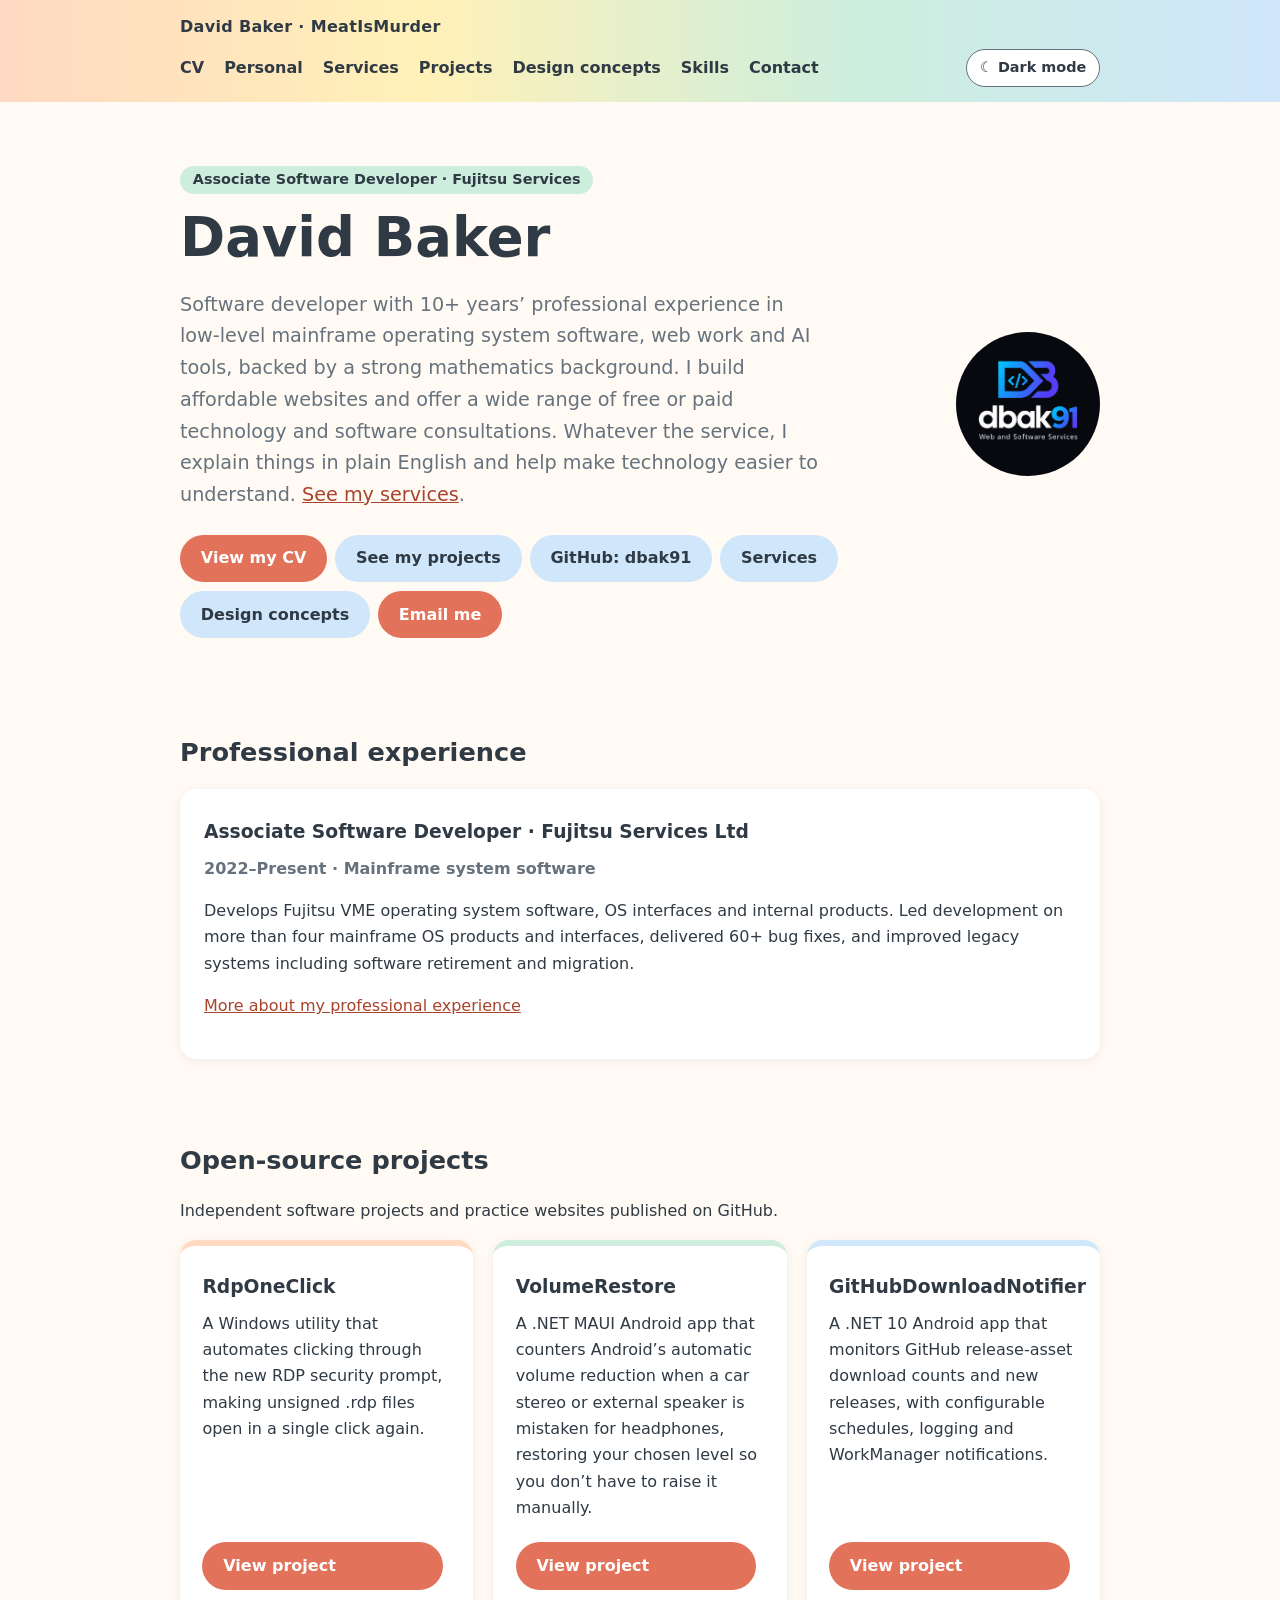
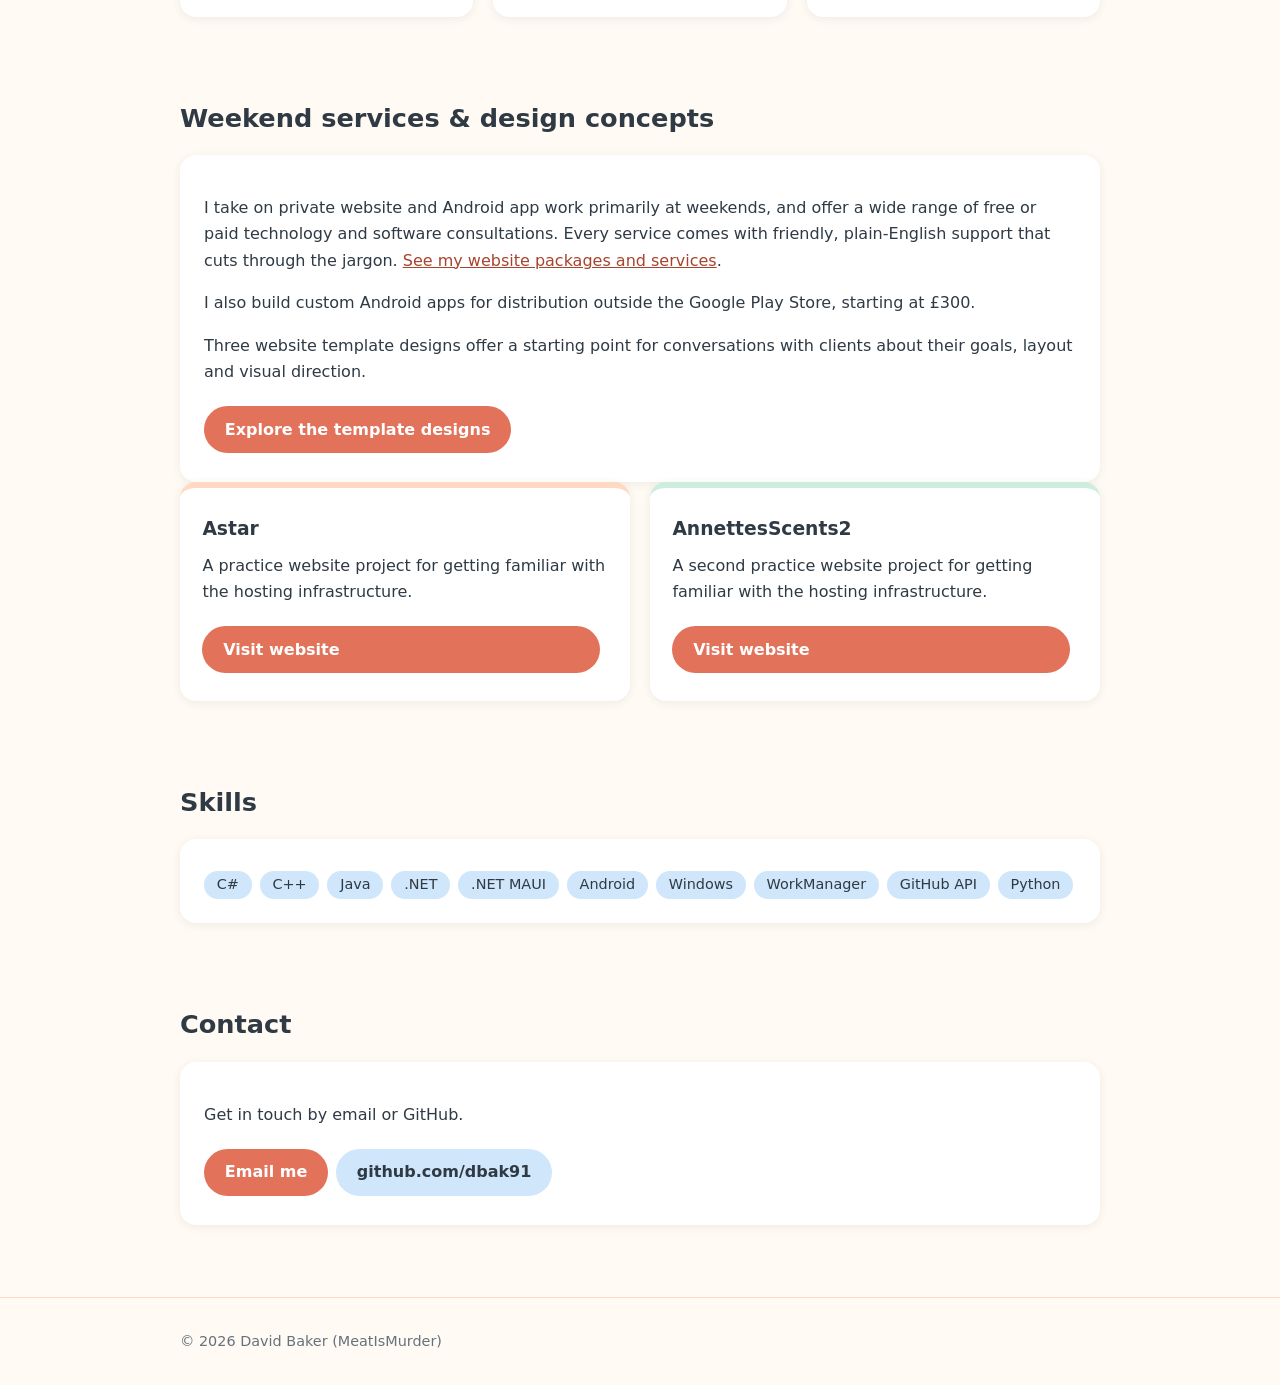
==== index.html @ fbed2605 "Describe consultations and jargon-free service Co-authored-by: dbak91 <203325823+dbak91@users.norepl" ====
<!DOCTYPE html>
<html lang="en-GB">
<head>
<meta charset="utf-8">
<meta name="viewport" content="width=device-width,initial-scale=1">
<title>David Baker (MeatIsMurder) · Software Developer</title>
<meta name="description" content="Portfolio of David Baker, software developer offering websites, Android apps and free or paid technology and software consultations with jargon-free support.">
<meta property="og:type" content="website">
<meta property="og:title" content="David Baker · Software Developer">
<meta property="og:description" content="Small-business website services and custom Android app services, backed by 10+ years’ professional software experience.">
<meta property="og:url" content="https://dbak91.github.io/portfolio/">
<meta property="og:image" content="https://raw.githubusercontent.com/dbak91/portfolio/main/images/social-preview-square.png">
<meta property="og:image:width" content="1200">
<meta property="og:image:height" content="1200">
<meta property="og:image:alt" content="David Baker offering website services and sideloaded Android apps">
<meta name="twitter:card" content="summary_large_image">
<script>try{var requestedTheme=new URLSearchParams(location.search).get('theme');var savedTheme=localStorage.getItem('theme');var theme=requestedTheme==='dark'||requestedTheme==='light'?requestedTheme:savedTheme;if(theme==='dark'||theme==='light')document.documentElement.dataset.theme=theme;}catch(e){}</script>
<link rel="stylesheet" href="assets/style.css">
</head>
<body>
<a class="skip" href="#main">Skip to content</a>
<header class="site"><div class="wrap">
<a class="brand" href="index.html">David Baker · MeatIsMurder</a>
<nav aria-label="Main"><ul>
<li><a href="cv.html">CV</a></li>
<li><a href="personal.html">Personal</a></li>
<li><a href="services.html">Services</a></li>
<li><a href="index.html#projects">Projects</a></li>
<li><a href="index.html#services">Design concepts</a></li>
<li><a href="index.html#skills">Skills</a></li>
<li><a href="index.html#contact">Contact</a></li>
</ul></nav>
<button class="theme-toggle" type="button" aria-pressed="false">☾ <span>Dark mode</span></button>
</div></header>
<main id="main"><div class="wrap">
<section class="hero"><div class="hero-copy"><span class="handle">Associate Software Developer · Fujitsu Services</span>
<h1>David Baker</h1>
<p class="lead">Software developer with 10+ years’ professional experience in low-level mainframe operating system software, web work and AI tools, backed by a strong mathematics background. I build affordable websites and offer a wide range of free or paid technology and software consultations. Whatever the service, I explain things in plain English and help make technology easier to understand. <a href="services.html">See my services</a>.</p>
<a class="btn" href="cv.html">View my CV</a><a class="btn alt" href="#projects">See my projects</a><a class="btn alt" href="https://github.com/dbak91">GitHub: dbak91</a><a class="btn alt" href="services.html">Services</a><a class="btn alt" href="#services">Design concepts</a><a class="btn" href="mailto:dbaker.softdev@gmail.com">Email me</a></div>
<img class="hero-logo" src="logo.png" alt="David Baker logo" width="1254" height="1254"></section>
<section id="experience"><h2>Professional experience</h2><div class="panel">
<h3>Associate Software Developer · Fujitsu Services Ltd</h3>
<p class="cv-meta">2022–Present · Mainframe system software</p>
<p>Develops Fujitsu VME operating system software, OS interfaces and internal products. Led development on more than four mainframe OS products and interfaces, delivered 60+ bug fixes, and improved legacy systems including software retirement and migration.</p>
<p><a href="cv.html">More about my professional experience</a></p>
</div></section>
<section id="projects"><h2>Open-source projects</h2>
<p>Independent software projects and practice websites published on GitHub.</p>
<div class="cards">
<article class="card"><h3>RdpOneClick</h3><p>A Windows utility that automates clicking through the new RDP security prompt, making unsigned .rdp files open in a single click again.</p><a class="btn" href="projects/rdponeclick.html">View project</a></article>
<article class="card"><h3>VolumeRestore</h3><p>A .NET MAUI Android app that counters Android’s automatic volume reduction when a car stereo or external speaker is mistaken for headphones, restoring your chosen level so you don’t have to raise it manually.</p><a class="btn" href="projects/volumerestore.html">View project</a></article>
<article class="card"><h3>GitHubDownloadNotifier</h3><p>A .NET 10 Android app that monitors GitHub release-asset download counts and new releases, with configurable schedules, logging and WorkManager notifications.</p><a class="btn" href="projects/githubdownloadnotifier.html">View project</a></article>
</div></section>
<section id="services"><h2>Weekend services &amp; design concepts</h2><div class="panel">
<p>I take on private website and Android app work primarily at weekends, and offer a wide range of free or paid technology and software consultations. Every service comes with friendly, plain-English support that cuts through the jargon. <a href="services.html">See my website packages and services</a>.</p>
<p>I also build custom Android apps for distribution outside the Google Play Store, starting at £300.</p>
<p>Three website template designs offer a starting point for conversations with clients about their goals, layout and visual direction.</p>
<a class="btn" href="https://dbak91.github.io/templateSites/">Explore the template designs</a>
</div><div class="cards">
<article class="card"><h3>Astar</h3><p>A practice website project for getting familiar with the hosting infrastructure.</p><a class="btn" href="https://dbak91.github.io/Astar/">Visit website</a></article>
<article class="card"><h3>AnnettesScents2</h3><p>A second practice website project for getting familiar with the hosting infrastructure.</p><a class="btn" href="https://dbak91.github.io/AnnettesScents2/">Visit website</a></article>
</div></section>
<section id="skills"><h2>Skills</h2><div class="panel"><ul class="tags">
<li>C#</li><li>C++</li><li>Java</li><li>.NET</li><li>.NET MAUI</li><li>Android</li><li>Windows</li><li>WorkManager</li><li>GitHub API</li><li>Python</li>
</ul></div></section>
<section id="contact"><h2>Contact</h2><div class="panel"><p>Get in touch by email or GitHub.</p>
<a class="btn" href="mailto:dbaker.softdev@gmail.com">Email me</a><a class="btn alt" href="https://github.com/dbak91">github.com/dbak91</a></div></section>
</div></main>
<footer><div class="wrap">&copy; <span id="year">2026</span> David Baker (MeatIsMurder)</div></footer>
<script src="assets/main.js"></script>
</body>
</html>
---- assets/style.css ----
:root{color-scheme:light;--bg:#fffaf3;--surface:#fff;--ink:#2f3a44;--muted:#66727d;--peach:#ffd9c2;--mint:#cdeedd;--sky:#cfe6fb;--lemon:#fff1b8;--accent:#e2735a;--accent-dark:#a8432c;--accent-text:#fff;--alt-bg:#cfe6fb;--alt-hover:#b5d6f5;--tag-bg:#cfe6fb;--header-start:#ffd9c2;--header-middle:#fff1b8;--header-mint:#cdeedd;--header-end:#cfe6fb;--border:#ffd9c2;--shadow:rgba(47,58,68,.08);--radius:16px}
:root[data-theme="dark"]{color-scheme:dark;--bg:#151a22;--surface:#202833;--ink:#edf2f7;--muted:#b2bfcc;--peach:#614437;--mint:#294c43;--sky:#2e465d;--lemon:#594f31;--accent:#e88b73;--accent-dark:#ffad91;--accent-text:#211a18;--alt-bg:#344c62;--alt-hover:#405d77;--tag-bg:#344c62;--header-start:#533e39;--header-middle:#514a34;--header-mint:#2b493f;--header-end:#30485c;--border:#3a4653;--shadow:rgba(0,0,0,.24)}
*{box-sizing:border-box}
html{scroll-behavior:smooth}
body{margin:0;background:var(--bg);color:var(--ink);font:1rem/1.65 system-ui,-apple-system,"Segoe UI",Roboto,sans-serif}
a{color:var(--accent-dark)}
a:focus-visible,button:focus-visible{outline:3px solid #4a90d9;outline-offset:2px}
.skip{position:absolute;left:-999px;top:0;background:var(--ink);color:#fff;padding:.5rem 1rem;z-index:10}
.skip:focus{left:0}
.wrap{max-width:60rem;margin:0 auto;padding:0 1.25rem}
header.site{background:linear-gradient(90deg,var(--header-start),var(--header-middle),var(--header-mint),var(--header-end))}
header.site .wrap{display:flex;flex-wrap:wrap;gap:.5rem 1.5rem;align-items:center;padding:.9rem 1.25rem}
.brand{font-weight:700;text-decoration:none;color:var(--ink);letter-spacing:.02em}
nav ul{list-style:none;margin:0;padding:0;display:flex;flex-wrap:wrap;gap:.25rem 1.25rem}
nav a{color:var(--ink);text-decoration:none;font-weight:600;padding:.2rem 0;border-bottom:2px solid transparent}
nav a:hover,nav a[aria-current]{border-bottom-color:var(--ink)}
.theme-toggle{margin-left:auto;flex:none;border:1px solid var(--muted);border-radius:99px;background:var(--surface);color:var(--ink);font:inherit;font-size:.9rem;font-weight:600;padding:.4rem .8rem;cursor:pointer}
.theme-toggle:hover{border-color:var(--ink)}
.hero{display:grid;grid-template-columns:1fr 9rem;gap:2rem;align-items:center;padding:4rem 0 3rem}
.hero-logo{display:block;width:9rem;height:9rem;aspect-ratio:1;object-fit:contain;border-radius:50%;justify-self:end}
.hero .handle{display:inline-block;background:var(--mint);padding:.15rem .8rem;border-radius:99px;font-weight:600;font-size:.9rem}
.cv-intro{display:grid;grid-template-columns:12rem 1fr;gap:2rem;align-items:center;padding:3rem 0 1rem}
.cv-logo{display:block;width:12rem;height:12rem;aspect-ratio:1;object-fit:contain;border-radius:50%}
.cv-list{display:grid;gap:1rem}
.cv-entry h3{margin-top:0}
.cv-meta{color:var(--muted);font-weight:600;margin:.25rem 0 .75rem}
h1{font-size:clamp(2.2rem,6vw,3.4rem);line-height:1.15;margin:.8rem 0 .4rem}
h2{font-size:1.6rem;margin:0 0 1rem}
h3{margin:.2rem 0 .5rem}
.lead{font-size:1.2rem;color:var(--muted);max-width:40rem}
section{padding:2.5rem 0}
.btn{display:inline-block;background:var(--accent);color:var(--accent-text);font-weight:700;text-decoration:none;padding:.65rem 1.3rem;border-radius:99px;margin:.3rem .5rem .3rem 0}
.btn:hover{background:var(--accent-dark)}
.btn.alt{background:var(--alt-bg);color:var(--ink)}
.btn.alt:hover{background:var(--alt-hover)}
.tags{list-style:none;margin:.5rem 0 0;padding:0;display:flex;flex-wrap:wrap;gap:.5rem}
.tags li{background:var(--tag-bg);border-radius:99px;padding:.15rem .8rem;font-size:.9rem}
.cards{display:grid;gap:1.25rem;grid-template-columns:repeat(auto-fit,minmax(15rem,1fr))}
.card{background:var(--surface);border-radius:var(--radius);padding:1.4rem;border-top:6px solid var(--peach);box-shadow:0 2px 10px var(--shadow);display:flex;flex-direction:column}
.dog-photo{width:100%;height:16rem;object-fit:cover;border-radius:12px;margin-bottom:1rem}
.card:nth-child(2){border-top-color:var(--mint)}
.card:nth-child(3){border-top-color:var(--sky)}
.card p{flex:1;margin:0 0 1rem}
.panel{background:var(--surface);border-radius:var(--radius);padding:1.5rem;box-shadow:0 2px 10px var(--shadow)}
.shots{display:grid;gap:1rem;grid-template-columns:repeat(auto-fit,minmax(10rem,1fr));margin:0;padding:0;list-style:none}
.shots figure{margin:0}
.shots{grid-template-columns:repeat(auto-fit,minmax(10rem,16rem))}
.shots img{max-width:100%;height:auto;border-radius:12px;display:block}
.ph{aspect-ratio:3/4;border-radius:12px;background:linear-gradient(135deg,var(--peach),var(--lemon),var(--mint));display:flex;align-items:center;justify-content:center;text-align:center;padding:1rem;color:var(--muted);font-weight:600}
.back{display:inline-block;margin-top:1.5rem}
.crumbs{margin:1.5rem 0 0;font-size:.95rem}
ul.feat{padding-left:1.2rem}
ul.feat li{margin:.3rem 0}
footer{padding:2rem 0;color:var(--muted);font-size:.9rem;border-top:1px solid var(--border);margin-top:2rem}
@media (max-width:40rem){.hero{grid-template-columns:1fr;gap:1rem;padding-top:2.5rem}.hero-logo{width:7rem;height:7rem;justify-self:start;grid-row:1}.cv-intro{grid-template-columns:1fr;gap:1.5rem}.cv-logo{width:min(12rem,60vw);height:min(12rem,60vw);margin:auto}}
@media (prefers-reduced-motion:reduce){html{scroll-behavior:auto}}
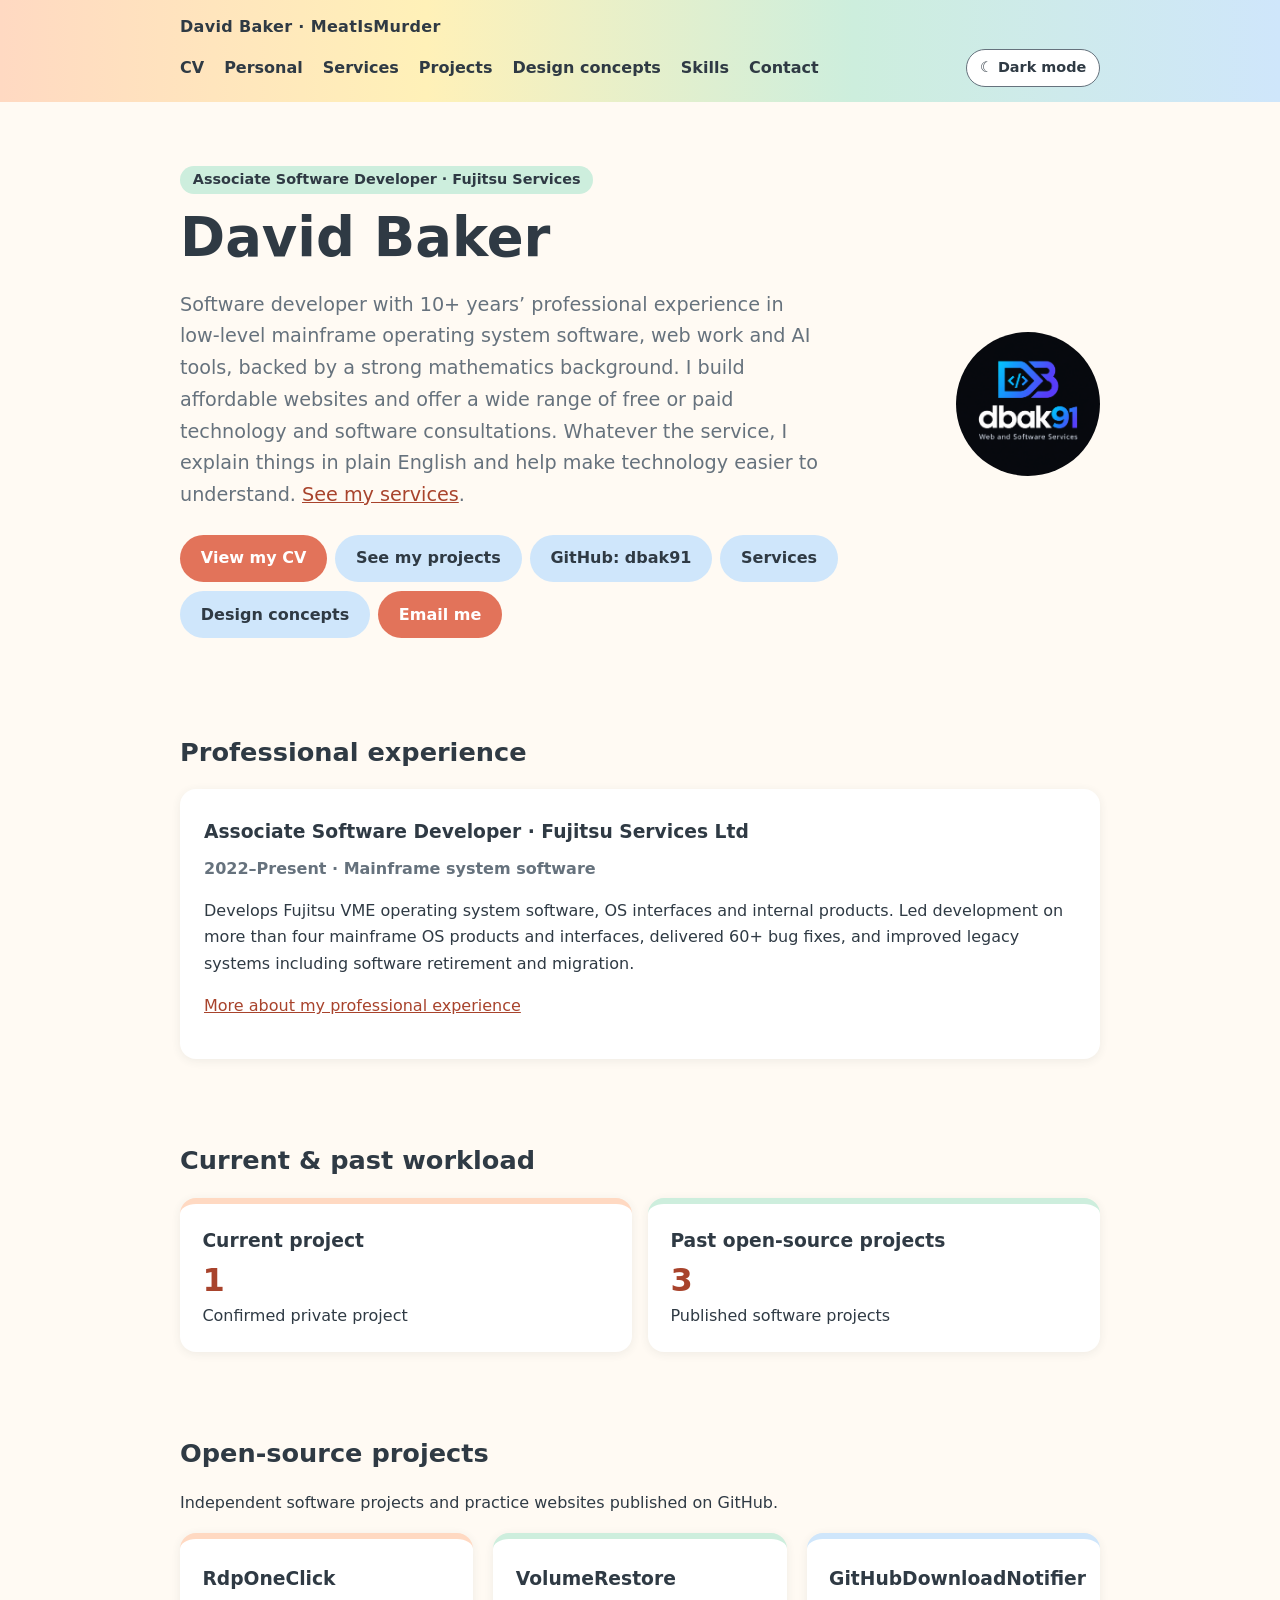
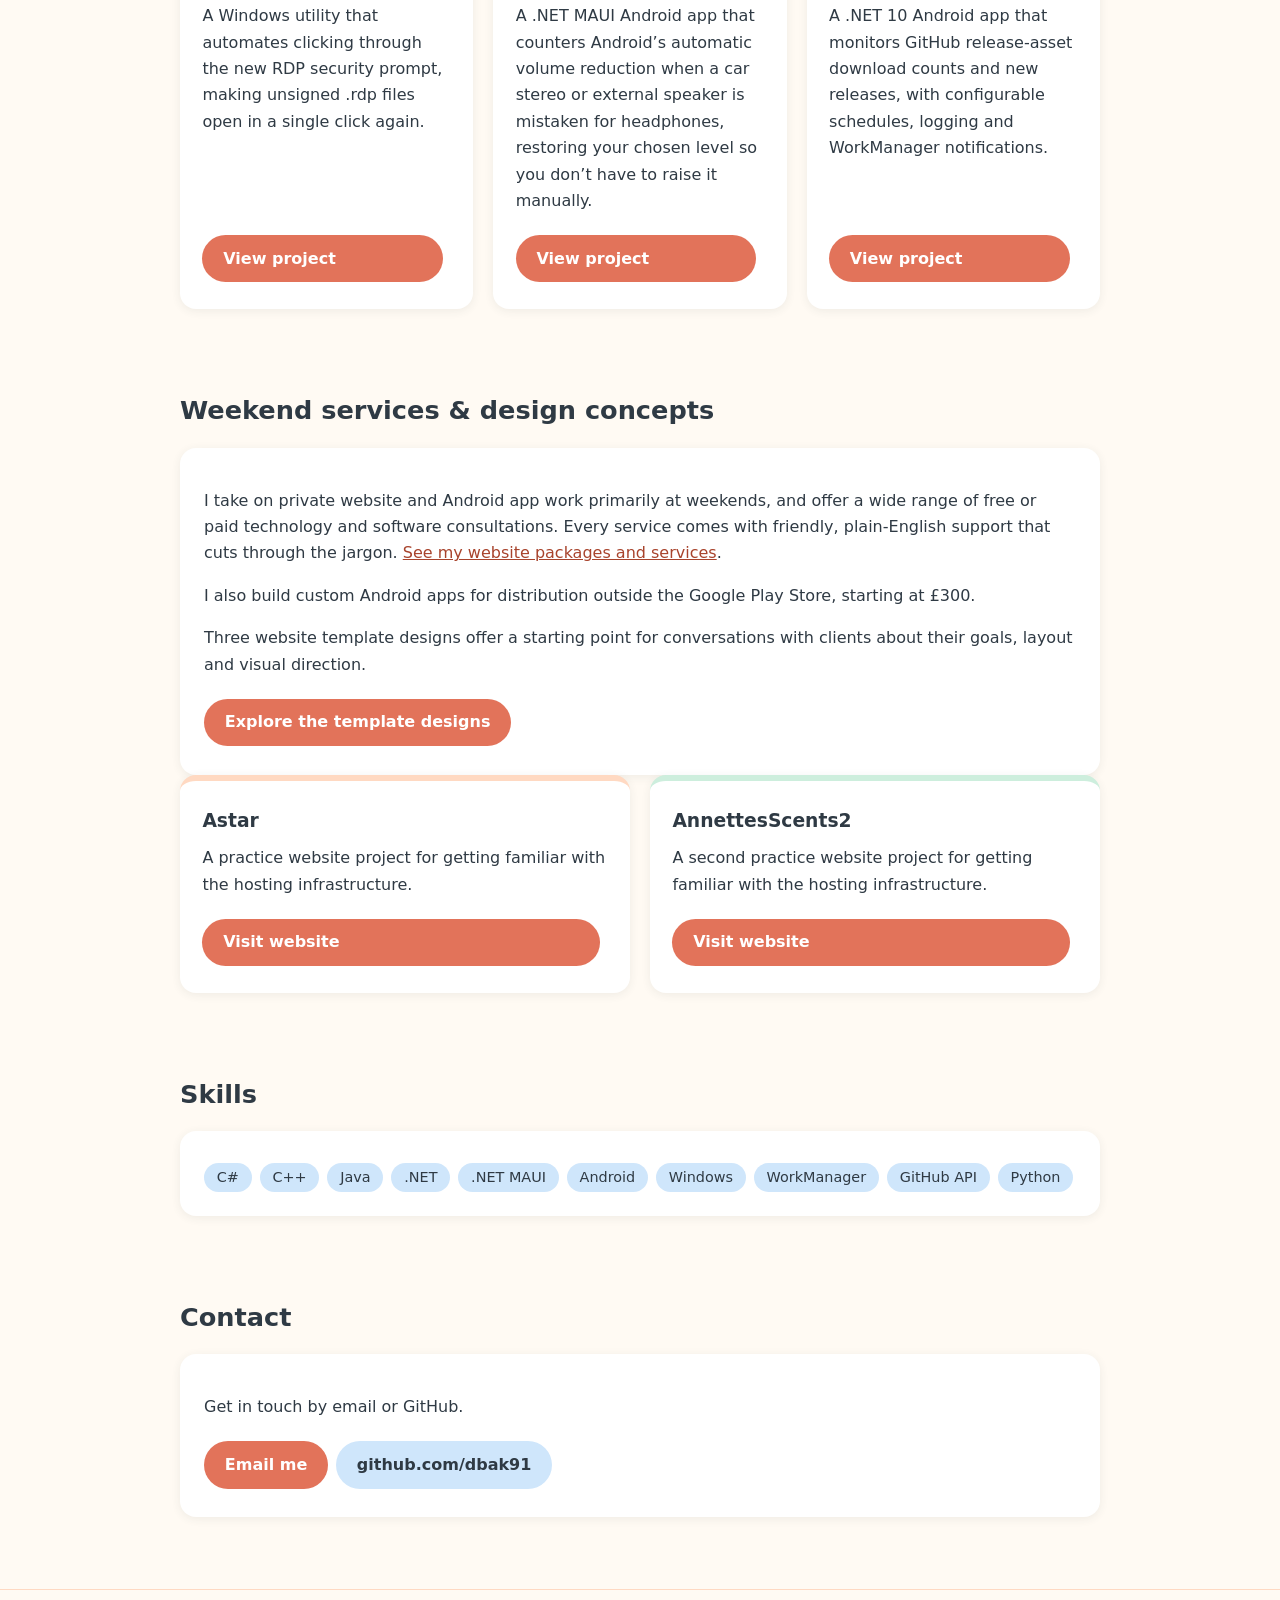
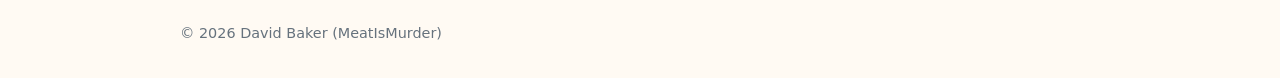
==== commit 50ced76c: "Add compact workload highlights Co-authored-by: dbak91 <203325823+dbak91@users.noreply.github.com>" ====
--- a/index.html
+++ b/index.html
@@ -44,6 +44,11 @@
 <p>Develops Fujitsu VME operating system software, OS interfaces and internal products. Led development on more than four mainframe OS products and interfaces, delivered 60+ bug fixes, and improved legacy systems including software retirement and migration.</p>
 <p><a href="cv.html">More about my professional experience</a></p>
 </div></section>
+<section id="workload"><h2>Current &amp; past workload</h2>
+<div class="workload-highlights">
+<article class="card workload-highlight"><h3>Current project</h3><a class="workload-count" href="services.html#project-list" aria-label="1 current project; view the project list">1</a><p>Confirmed private project</p></article>
+<article class="card workload-highlight"><h3>Past open-source projects</h3><a class="workload-count" href="#projects" aria-label="3 past open-source projects; view the project list">3</a><p>Published software projects</p></article>
+</div></section>
 <section id="projects"><h2>Open-source projects</h2>
 <p>Independent software projects and practice websites published on GitHub.</p>
 <div class="cards">
--- a/assets/style.css
+++ b/assets/style.css
@@ -42,6 +42,17 @@
 .card:nth-child(3){border-top-color:var(--sky)}
 .card p{flex:1;margin:0 0 1rem}
 .panel{background:var(--surface);border-radius:var(--radius);padding:1.5rem;box-shadow:0 2px 10px var(--shadow)}
+.workload-summary{padding:1rem 0 0}
+.workload-summary h2{font-size:1.25rem;margin-bottom:.5rem}
+.workload-summary .panel{padding:1rem 1.25rem}
+.workload-summary h3{margin:.65rem 0 .25rem}
+.workload-summary p{margin:.25rem 0}
+.workload-stats{list-style:none;display:flex;flex-wrap:wrap;gap:.25rem 1.5rem;margin:0;padding:0;font-size:.95rem}
+.workload-highlights{display:grid;gap:1rem;grid-template-columns:repeat(auto-fit,minmax(12rem,1fr))}
+.workload-highlight{align-items:flex-start}
+.workload-highlight h3{margin:0 0 .25rem}
+.workload-highlight p{margin:.25rem 0 0}
+.workload-count{font-size:2rem;font-weight:700;line-height:1.2;text-decoration:none}
 .shots{display:grid;gap:1rem;grid-template-columns:repeat(auto-fit,minmax(10rem,1fr));margin:0;padding:0;list-style:none}
 .shots figure{margin:0}
 .shots{grid-template-columns:repeat(auto-fit,minmax(10rem,16rem))}
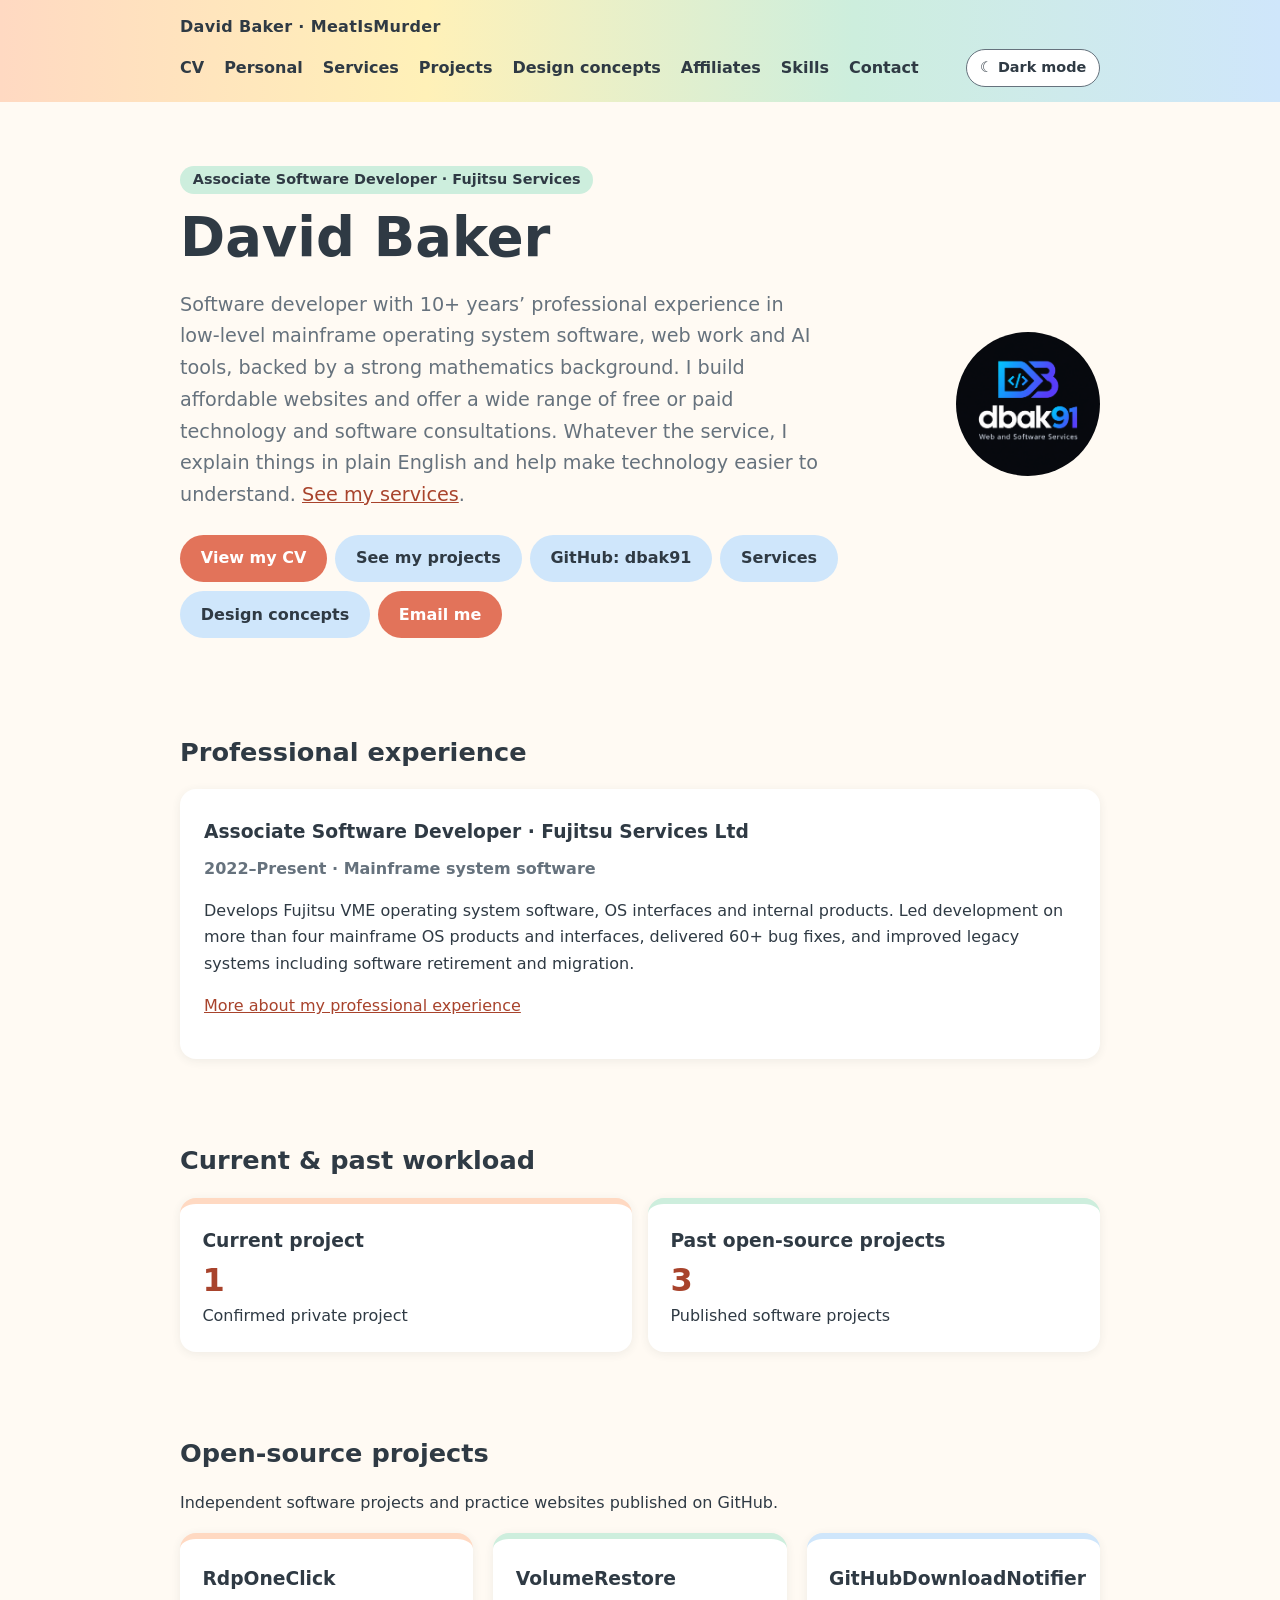
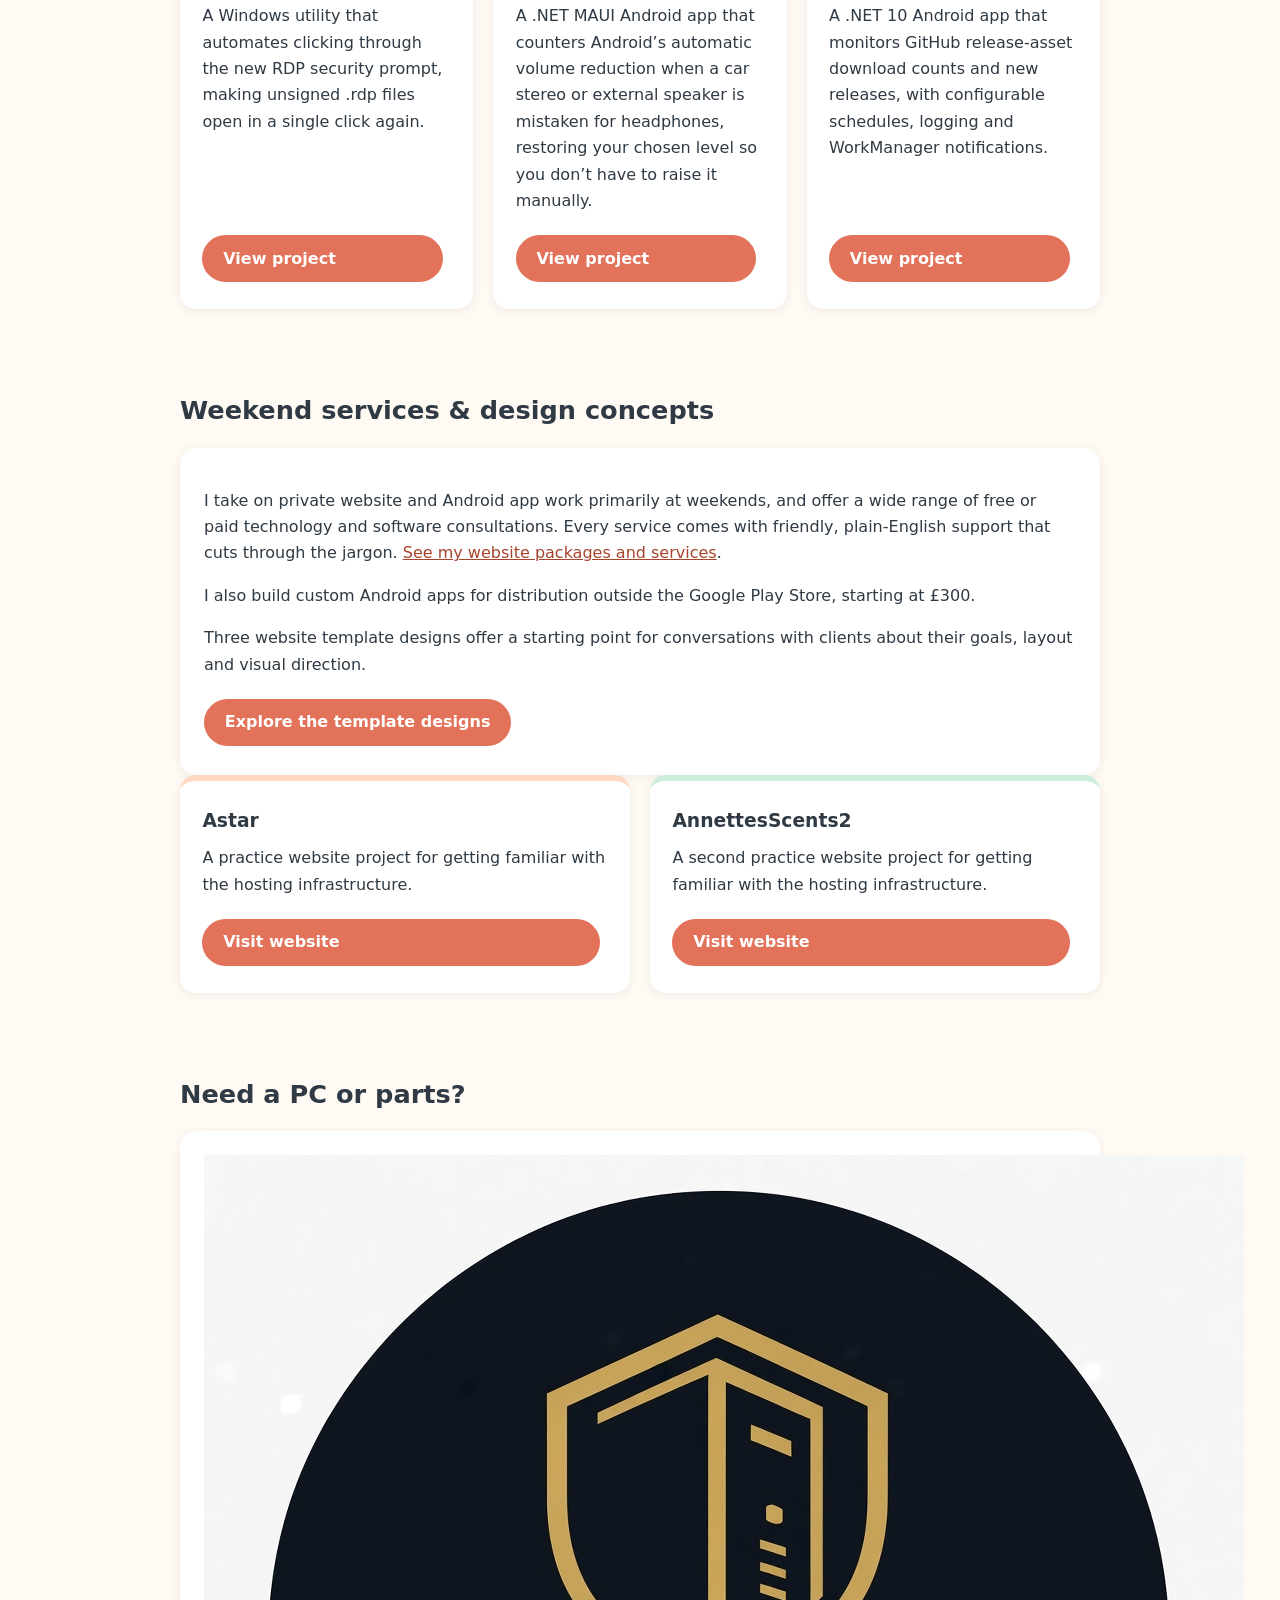
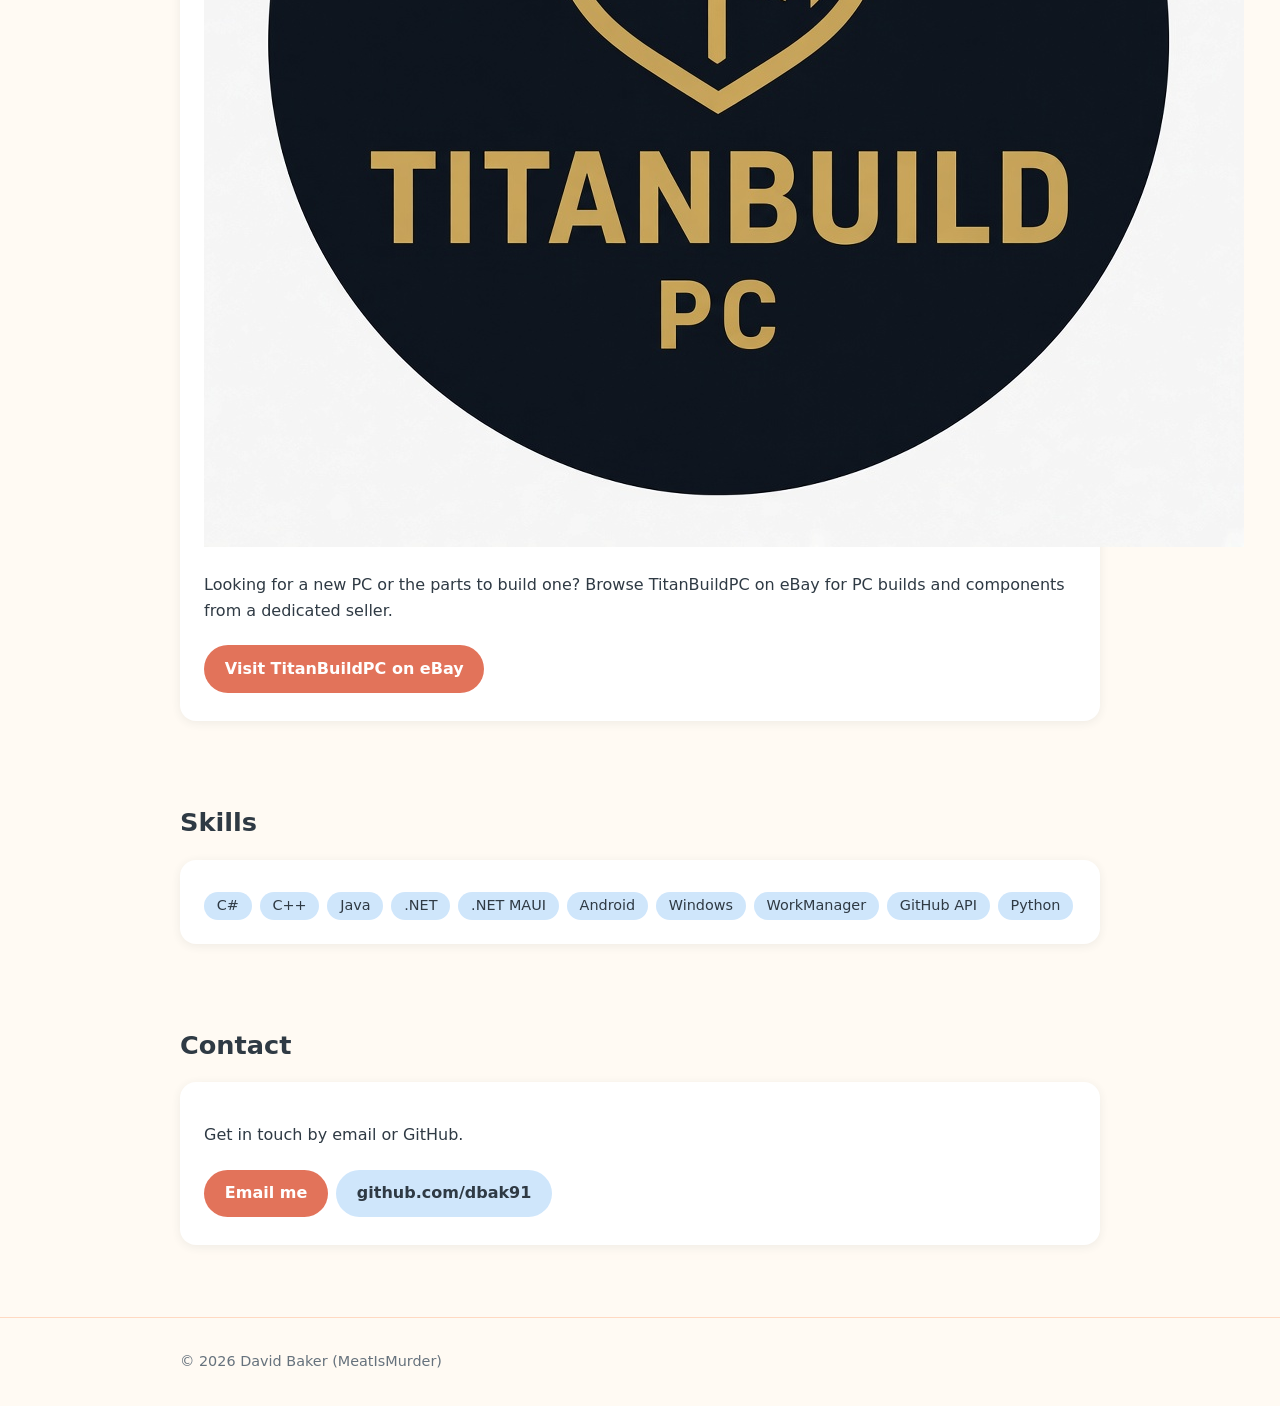
==== commit 050c91b3: "Add TitanBuildPC affiliate section Co-authored-by: dbak91 <203325823+dbak91@users.noreply.github.com" ====
--- a/index.html
+++ b/index.html
@@ -27,6 +27,7 @@
 <li><a href="services.html">Services</a></li>
 <li><a href="index.html#projects">Projects</a></li>
 <li><a href="index.html#services">Design concepts</a></li>
+<li><a href="index.html#affiliates">Affiliates</a></li>
 <li><a href="index.html#skills">Skills</a></li>
 <li><a href="index.html#contact">Contact</a></li>
 </ul></nav>
@@ -65,6 +66,11 @@
 <article class="card"><h3>Astar</h3><p>A practice website project for getting familiar with the hosting infrastructure.</p><a class="btn" href="https://dbak91.github.io/Astar/">Visit website</a></article>
 <article class="card"><h3>AnnettesScents2</h3><p>A second practice website project for getting familiar with the hosting infrastructure.</p><a class="btn" href="https://dbak91.github.io/AnnettesScents2/">Visit website</a></article>
 </div></section>
+<section id="affiliates"><h2>Need a PC or parts?</h2><div class="panel affiliate-panel">
+<img class="affiliate-logo" src="titanlogo.jpg" alt="TitanBuildPC logo">
+<div><p>Looking for a new PC or the parts to build one? Browse TitanBuildPC on eBay for PC builds and components from a dedicated seller.</p>
+<a class="btn" href="https://www.ebay.co.uk/usr/titanbuildpc">Visit TitanBuildPC on eBay</a></div>
+</div></section>
 <section id="skills"><h2>Skills</h2><div class="panel"><ul class="tags">
 <li>C#</li><li>C++</li><li>Java</li><li>.NET</li><li>.NET MAUI</li><li>Android</li><li>Windows</li><li>WorkManager</li><li>GitHub API</li><li>Python</li>
 </ul></div></section>
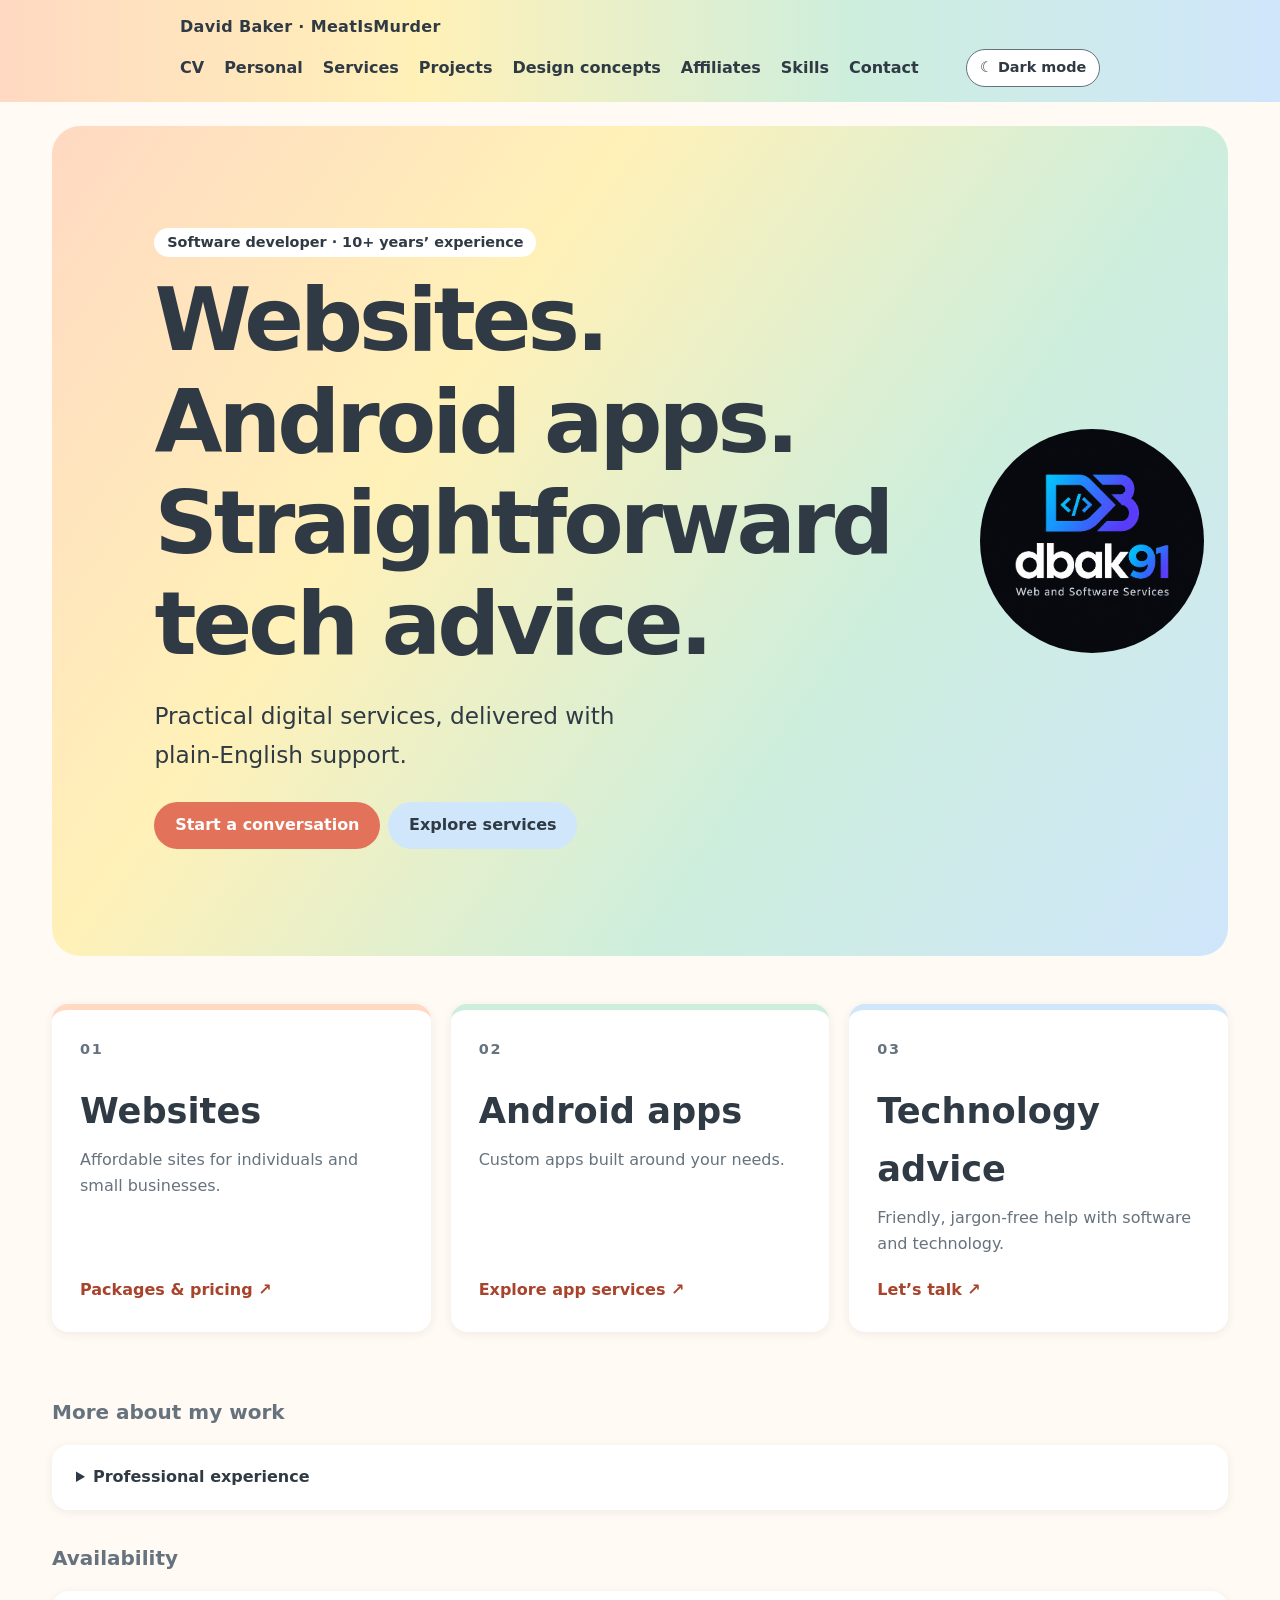
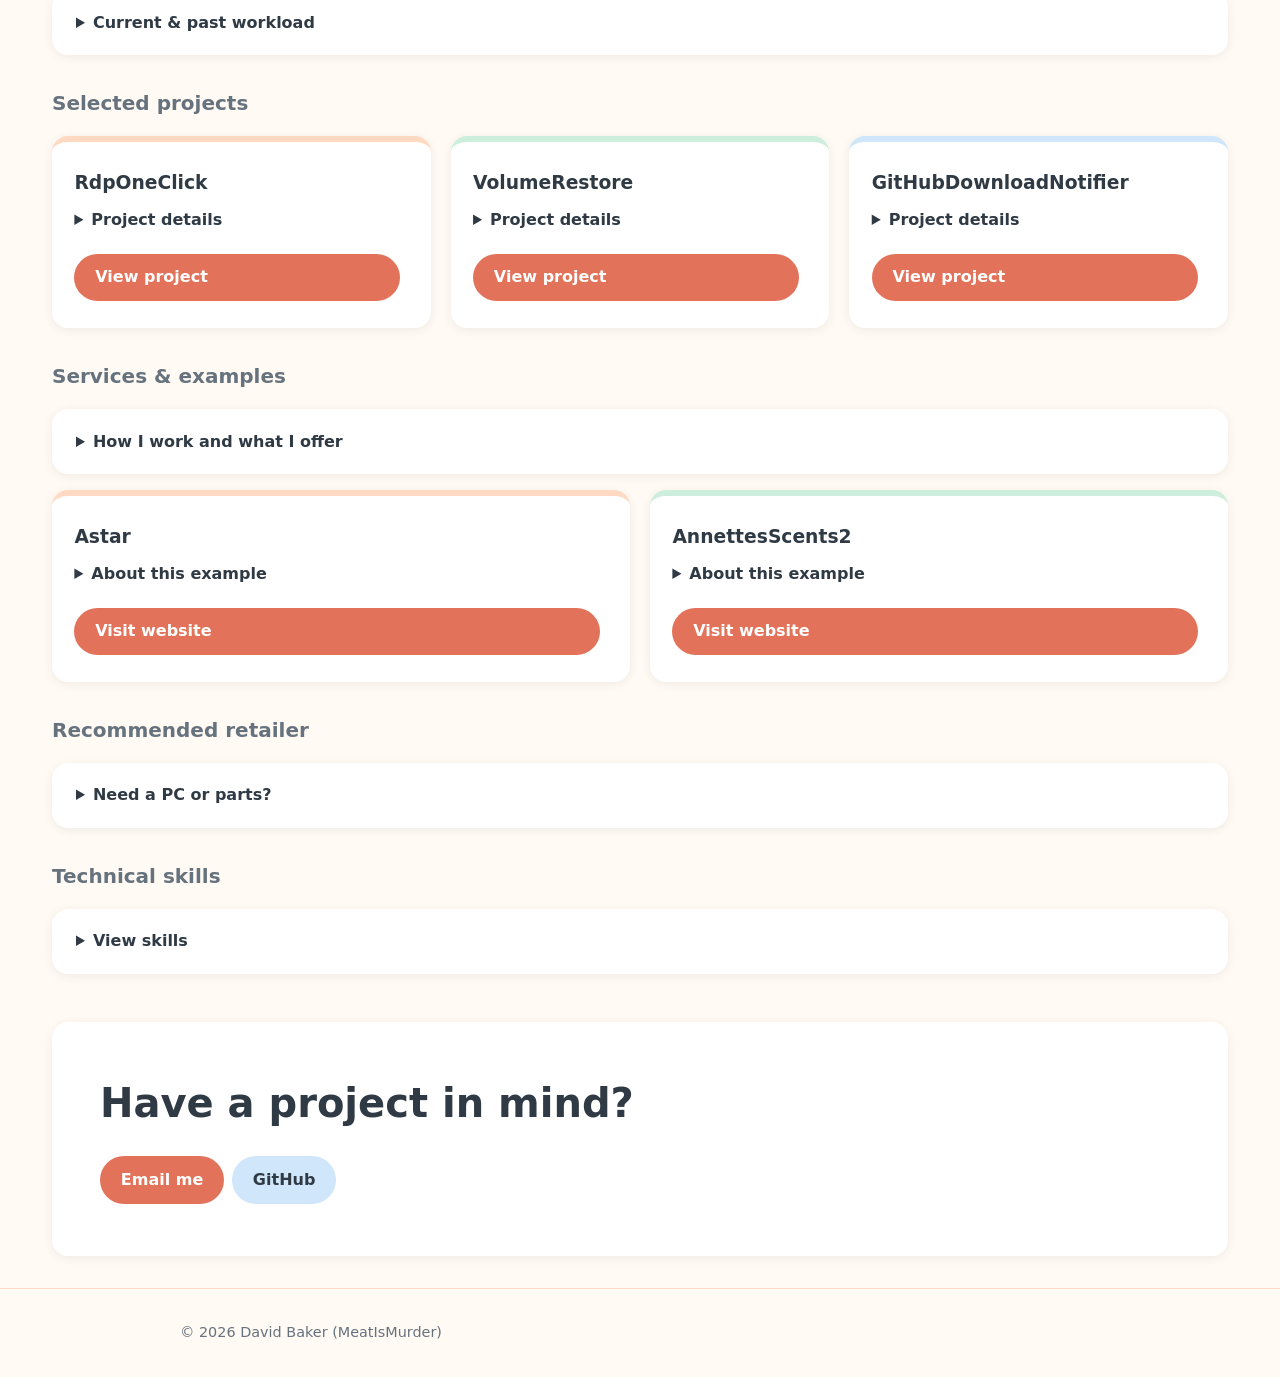
==== commit e6a8ed9d: "Reshape portfolio landing page Co-authored-by: dbak91 <203325823+dbak91@users.noreply.github.com>" ====
--- a/index.html
+++ b/index.html
@@ -17,7 +17,7 @@
 <script>try{var requestedTheme=new URLSearchParams(location.search).get('theme');var savedTheme=localStorage.getItem('theme');var theme=requestedTheme==='dark'||requestedTheme==='light'?requestedTheme:savedTheme;if(theme==='dark'||theme==='light')document.documentElement.dataset.theme=theme;}catch(e){}</script>
 <link rel="stylesheet" href="assets/style.css">
 </head>
-<body>
+<body class="landing">
 <a class="skip" href="#main">Skip to content</a>
 <header class="site"><div class="wrap">
 <a class="brand" href="index.html">David Baker · MeatIsMurder</a>
@@ -34,48 +34,60 @@
 <button class="theme-toggle" type="button" aria-pressed="false">☾ <span>Dark mode</span></button>
 </div></header>
 <main id="main"><div class="wrap">
-<section class="hero"><div class="hero-copy"><span class="handle">Associate Software Developer · Fujitsu Services</span>
-<h1>David Baker</h1>
-<p class="lead">Software developer with 10+ years’ professional experience in low-level mainframe operating system software, web work and AI tools, backed by a strong mathematics background. I build affordable websites and offer a wide range of free or paid technology and software consultations. Whatever the service, I explain things in plain English and help make technology easier to understand. <a href="services.html">See my services</a>.</p>
-<a class="btn" href="cv.html">View my CV</a><a class="btn alt" href="#projects">See my projects</a><a class="btn alt" href="https://github.com/dbak91">GitHub: dbak91</a><a class="btn alt" href="services.html">Services</a><a class="btn alt" href="#services">Design concepts</a><a class="btn" href="mailto:dbaker.softdev@gmail.com">Email me</a></div>
+<section class="hero"><div class="hero-copy"><span class="handle">Software developer · 10+ years’ experience</span>
+<h1>Websites. Android apps. Straightforward tech advice.</h1>
+<p class="lead">Practical digital services, delivered with plain-English support.</p>
+<a class="btn" href="mailto:dbaker.softdev@gmail.com">Start a conversation</a><a class="btn alt" href="services.html">Explore services</a></div>
 <img class="hero-logo" src="logo.png" alt="David Baker logo" width="1254" height="1254"></section>
-<section id="experience"><h2>Professional experience</h2><div class="panel">
+<section class="offerings" aria-label="Professional offerings">
+<article class="offering"><span class="offering-number">01</span><h2>Websites</h2><p>Affordable sites for individuals and small businesses.</p><a class="text-link" href="services.html#pricing">Packages &amp; pricing <span aria-hidden="true">↗</span></a></article>
+<article class="offering"><span class="offering-number">02</span><h2>Android apps</h2><p>Custom apps built around your needs.</p><a class="text-link" href="services.html#android-apps">Explore app services <span aria-hidden="true">↗</span></a></article>
+<article class="offering"><span class="offering-number">03</span><h2>Technology advice</h2><p>Friendly, jargon-free help with software and technology.</p><a class="text-link" href="mailto:dbaker.softdev@gmail.com">Let’s talk <span aria-hidden="true">↗</span></a></article>
+</section>
+<section class="landing-details" id="experience"><h2>More about my work</h2>
+<details class="expand-card"><summary>Professional experience</summary><div class="expand-content">
 <h3>Associate Software Developer · Fujitsu Services Ltd</h3>
 <p class="cv-meta">2022–Present · Mainframe system software</p>
 <p>Develops Fujitsu VME operating system software, OS interfaces and internal products. Led development on more than four mainframe OS products and interfaces, delivered 60+ bug fixes, and improved legacy systems including software retirement and migration.</p>
-<p><a href="cv.html">More about my professional experience</a></p>
-</div></section>
-<section id="workload"><h2>Current &amp; past workload</h2>
+<p>Software developer with 10+ years’ professional experience in low-level mainframe operating system software, web work and AI tools, backed by a strong mathematics background.</p>
+<a href="cv.html">More about my professional experience</a>
+</div></details>
+</section>
+<section class="landing-details" id="workload"><h2>Availability</h2>
+<details class="expand-card"><summary>Current &amp; past workload</summary><div class="expand-content">
 <div class="workload-highlights">
 <article class="card workload-highlight"><h3>Current project</h3><a class="workload-count" href="services.html#project-list" aria-label="1 current project; view the project list">1</a><p>Confirmed private project</p></article>
-<article class="card workload-highlight"><h3>Past open-source projects</h3><a class="workload-count" href="#projects" aria-label="3 past open-source projects; view the project list">3</a><p>Published software projects</p></article>
+<article class="card workload-highlight"><h3>Past open-source projects</h3><a class="workload-count" href="#projects">3</a><p>Published software projects</p></article>
+</div>
+<p><strong>TitanBuildPC</strong> — confirmed project for an ecommerce site for an up-and-coming PC specialist seller expanding from eBay.</p>
+</div></details>
+</section>
+<section class="landing-details" id="projects"><h2>Selected projects</h2>
+<div class="cards">
+<article class="card"><h3>RdpOneClick</h3><details><summary>Project details</summary><p>A Windows utility that automates clicking through the new RDP security prompt, making unsigned .rdp files open in a single click again.</p></details><a class="btn" href="projects/rdponeclick.html">View project</a></article>
+<article class="card"><h3>VolumeRestore</h3><details><summary>Project details</summary><p>A .NET MAUI Android app that counters Android’s automatic volume reduction when a car stereo or external speaker is mistaken for headphones, restoring your chosen level so you don’t have to raise it manually.</p></details><a class="btn" href="projects/volumerestore.html">View project</a></article>
+<article class="card"><h3>GitHubDownloadNotifier</h3><details><summary>Project details</summary><p>A .NET 10 Android app that monitors GitHub release-asset download counts and new releases, with configurable schedules, logging and WorkManager notifications.</p></details><a class="btn" href="projects/githubdownloadnotifier.html">View project</a></article>
 </div></section>
-<section id="projects"><h2>Open-source projects</h2>
-<p>Independent software projects and practice websites published on GitHub.</p>
-<div class="cards">
-<article class="card"><h3>RdpOneClick</h3><p>A Windows utility that automates clicking through the new RDP security prompt, making unsigned .rdp files open in a single click again.</p><a class="btn" href="projects/rdponeclick.html">View project</a></article>
-<article class="card"><h3>VolumeRestore</h3><p>A .NET MAUI Android app that counters Android’s automatic volume reduction when a car stereo or external speaker is mistaken for headphones, restoring your chosen level so you don’t have to raise it manually.</p><a class="btn" href="projects/volumerestore.html">View project</a></article>
-<article class="card"><h3>GitHubDownloadNotifier</h3><p>A .NET 10 Android app that monitors GitHub release-asset download counts and new releases, with configurable schedules, logging and WorkManager notifications.</p><a class="btn" href="projects/githubdownloadnotifier.html">View project</a></article>
-</div></section>
-<section id="services"><h2>Weekend services &amp; design concepts</h2><div class="panel">
+<section class="landing-details" id="services"><h2>Services &amp; examples</h2>
+<details class="expand-card"><summary>How I work and what I offer</summary><div class="expand-content">
 <p>I take on private website and Android app work primarily at weekends, and offer a wide range of free or paid technology and software consultations. Every service comes with friendly, plain-English support that cuts through the jargon. <a href="services.html">See my website packages and services</a>.</p>
 <p>I also build custom Android apps for distribution outside the Google Play Store, starting at £300.</p>
 <p>Three website template designs offer a starting point for conversations with clients about their goals, layout and visual direction.</p>
 <a class="btn" href="https://dbak91.github.io/templateSites/">Explore the template designs</a>
-</div><div class="cards">
-<article class="card"><h3>Astar</h3><p>A practice website project for getting familiar with the hosting infrastructure.</p><a class="btn" href="https://dbak91.github.io/Astar/">Visit website</a></article>
-<article class="card"><h3>AnnettesScents2</h3><p>A second practice website project for getting familiar with the hosting infrastructure.</p><a class="btn" href="https://dbak91.github.io/AnnettesScents2/">Visit website</a></article>
+</div></details>
+<div class="cards example-cards">
+<article class="card"><h3>Astar</h3><details><summary>About this example</summary><p>A practice website project for getting familiar with the hosting infrastructure.</p></details><a class="btn" href="https://dbak91.github.io/Astar/">Visit website</a></article>
+<article class="card"><h3>AnnettesScents2</h3><details><summary>About this example</summary><p>A second practice website project for getting familiar with the hosting infrastructure.</p></details><a class="btn" href="https://dbak91.github.io/AnnettesScents2/">Visit website</a></article>
 </div></section>
-<section id="affiliates"><h2>Need a PC or parts?</h2><div class="panel affiliate-panel">
+<section class="landing-details" id="affiliates"><h2>Recommended retailer</h2><details class="expand-card"><summary>Need a PC or parts?</summary><div class="expand-content affiliate-panel">
 <img class="affiliate-logo" src="titanlogo.jpg" alt="TitanBuildPC logo">
 <div><p>Looking for a new PC or the parts to build one? Browse TitanBuildPC on eBay for PC builds and components from a dedicated seller.</p>
 <a class="btn" href="https://www.ebay.co.uk/usr/titanbuildpc">Visit TitanBuildPC on eBay</a></div>
-</div></section>
-<section id="skills"><h2>Skills</h2><div class="panel"><ul class="tags">
+</div></details></section>
+<section class="landing-details" id="skills"><h2>Technical skills</h2><details class="expand-card"><summary>View skills</summary><div class="expand-content"><ul class="tags">
 <li>C#</li><li>C++</li><li>Java</li><li>.NET</li><li>.NET MAUI</li><li>Android</li><li>Windows</li><li>WorkManager</li><li>GitHub API</li><li>Python</li>
-</ul></div></section>
-<section id="contact"><h2>Contact</h2><div class="panel"><p>Get in touch by email or GitHub.</p>
-<a class="btn" href="mailto:dbaker.softdev@gmail.com">Email me</a><a class="btn alt" href="https://github.com/dbak91">github.com/dbak91</a></div></section>
+</ul></div></details></section>
+<section class="contact-block" id="contact"><h2>Have a project in mind?</h2><a class="btn" href="mailto:dbaker.softdev@gmail.com">Email me</a><a class="btn alt" href="https://github.com/dbak91">GitHub</a></section>
 </div></main>
 <footer><div class="wrap">&copy; <span id="year">2026</span> David Baker (MeatIsMurder)</div></footer>
 <script src="assets/main.js"></script>
--- a/assets/style.css
+++ b/assets/style.css
@@ -42,6 +42,8 @@
 .card:nth-child(3){border-top-color:var(--sky)}
 .card p{flex:1;margin:0 0 1rem}
 .panel{background:var(--surface);border-radius:var(--radius);padding:1.5rem;box-shadow:0 2px 10px var(--shadow)}
+.affiliate-panel{display:grid;grid-template-columns:minmax(0,10rem) 1fr;gap:1.5rem;align-items:center}
+.affiliate-logo{display:block;width:100%;height:auto;border-radius:12px}
 .workload-summary{padding:1rem 0 0}
 .workload-summary h2{font-size:1.25rem;margin-bottom:.5rem}
 .workload-summary .panel{padding:1rem 1.25rem}
@@ -63,5 +65,33 @@
 ul.feat{padding-left:1.2rem}
 ul.feat li{margin:.3rem 0}
 footer{padding:2rem 0;color:var(--muted);font-size:.9rem;border-top:1px solid var(--border);margin-top:2rem}
-@media (max-width:40rem){.hero{grid-template-columns:1fr;gap:1rem;padding-top:2.5rem}.hero-logo{width:7rem;height:7rem;justify-self:start;grid-row:1}.cv-intro{grid-template-columns:1fr;gap:1.5rem}.cv-logo{width:min(12rem,60vw);height:min(12rem,60vw);margin:auto}}
+.landing main .wrap{max-width:76rem}
+.landing .hero{min-height:min(70vh,42rem);grid-template-columns:1fr minmax(14rem,22rem);gap:clamp(2rem,7vw,6rem);padding:clamp(2.5rem,8vw,7rem);margin:1.5rem 0 2rem;border-radius:28px;background:linear-gradient(125deg,var(--header-start),var(--header-middle),var(--header-mint),var(--header-end))}
+.landing .hero .handle{background:var(--surface)}
+.landing .hero h1{max-width:13ch;font-size:clamp(2.8rem,7vw,5.5rem);letter-spacing:-.045em}
+.landing .hero .lead{max-width:32rem;color:var(--ink);font-size:clamp(1.15rem,2vw,1.45rem)}
+.landing .hero-logo{width:100%;height:auto;max-width:22rem}
+.offerings{display:grid;grid-template-columns:repeat(3,minmax(0,1fr));gap:1.25rem;padding:1rem 0 3rem}
+.offering{min-height:17rem;padding:1.75rem;background:var(--surface);border-radius:var(--radius);border-top:6px solid var(--peach);box-shadow:0 2px 10px var(--shadow);display:flex;flex-direction:column}
+.offering:nth-child(2){border-top-color:var(--mint)}
+.offering:nth-child(3){border-top-color:var(--sky)}
+.offering-number{color:var(--muted);font-size:.9rem;font-weight:700;letter-spacing:.12em}
+.offering h2{font-size:clamp(1.6rem,3vw,2.2rem);margin:1.25rem 0 .4rem}
+.offering p{margin:0 0 1.25rem;color:var(--muted)}
+.text-link{font-weight:700;text-decoration:none;margin-top:auto}
+.text-link:hover{text-decoration:underline}
+.landing-details{padding:1rem 0}
+.landing-details>h2{font-size:1.25rem;color:var(--muted)}
+.expand-card{background:var(--surface);border-radius:var(--radius);padding:1.2rem 1.5rem;box-shadow:0 2px 10px var(--shadow)}
+.expand-card summary,.card details summary{font-weight:700;cursor:pointer}
+.expand-content{padding-top:1rem}
+.expand-content>:first-child{margin-top:0}
+.landing .card details{margin:0 0 1rem}
+.landing .card details p{margin:.75rem 0}
+.example-cards{margin-top:1rem}
+.contact-block{margin:2rem 0;padding:clamp(1.5rem,5vw,3rem);border-radius:var(--radius);background:var(--surface);box-shadow:0 2px 10px var(--shadow)}
+.contact-block h2{font-size:clamp(1.6rem,4vw,2.5rem)}
+.landing section[id]{scroll-margin-top:1rem}
+@media (max-width:40rem){.hero{grid-template-columns:1fr;gap:1rem;padding-top:2.5rem}.hero-logo{width:7rem;height:7rem;justify-self:start;grid-row:1}.cv-intro{grid-template-columns:1fr;gap:1.5rem}.cv-logo{width:min(12rem,60vw);height:min(12rem,60vw);margin:auto}.affiliate-panel{grid-template-columns:1fr}.affiliate-logo{width:min(10rem,60vw)}}
+@media (max-width:40rem){.landing .hero{grid-template-columns:1fr;min-height:0;padding:2rem;margin-top:.75rem}.landing .hero-logo{width:min(10rem,45vw);height:auto;grid-row:auto;justify-self:start}.landing .hero h1{font-size:clamp(2.8rem,14vw,4.2rem)}.offerings{grid-template-columns:1fr;padding-bottom:2rem}.offering{min-height:0}.offering h2{margin-top:.6rem}}
 @media (prefers-reduced-motion:reduce){html{scroll-behavior:auto}}
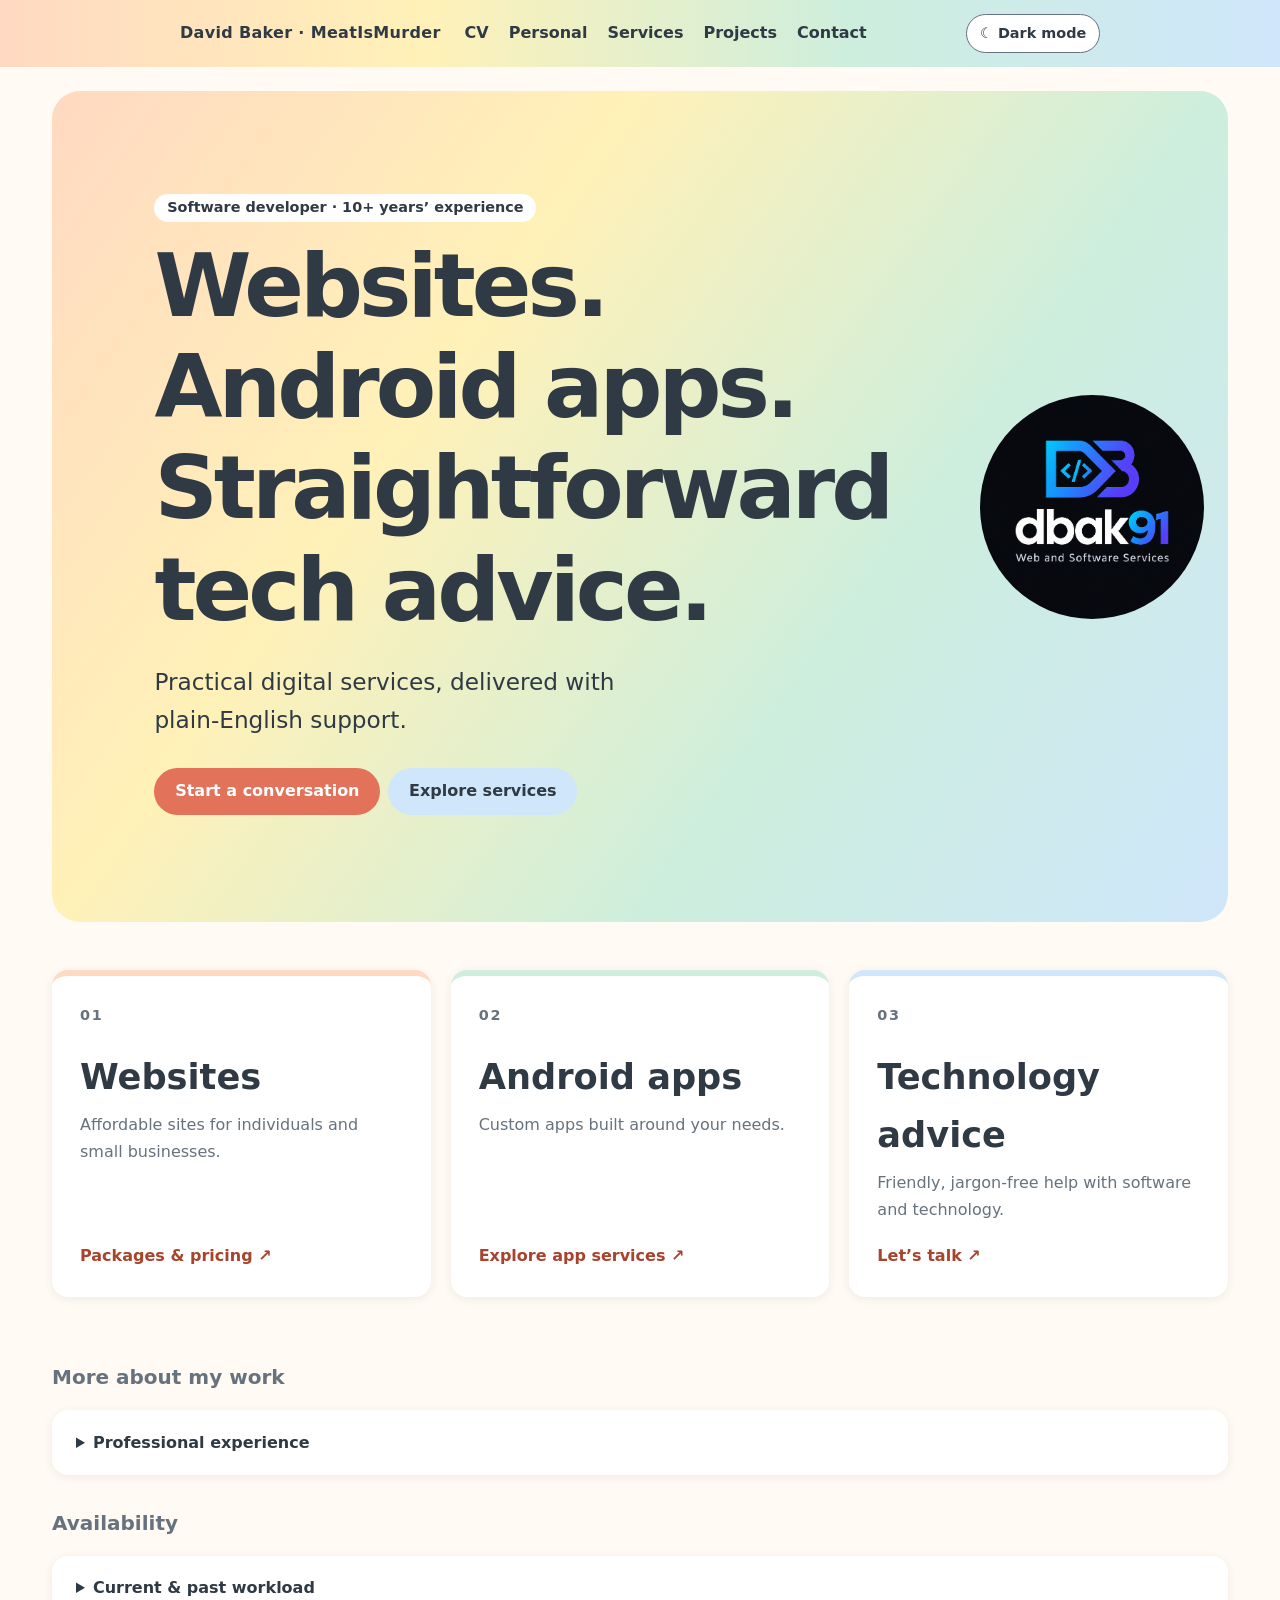
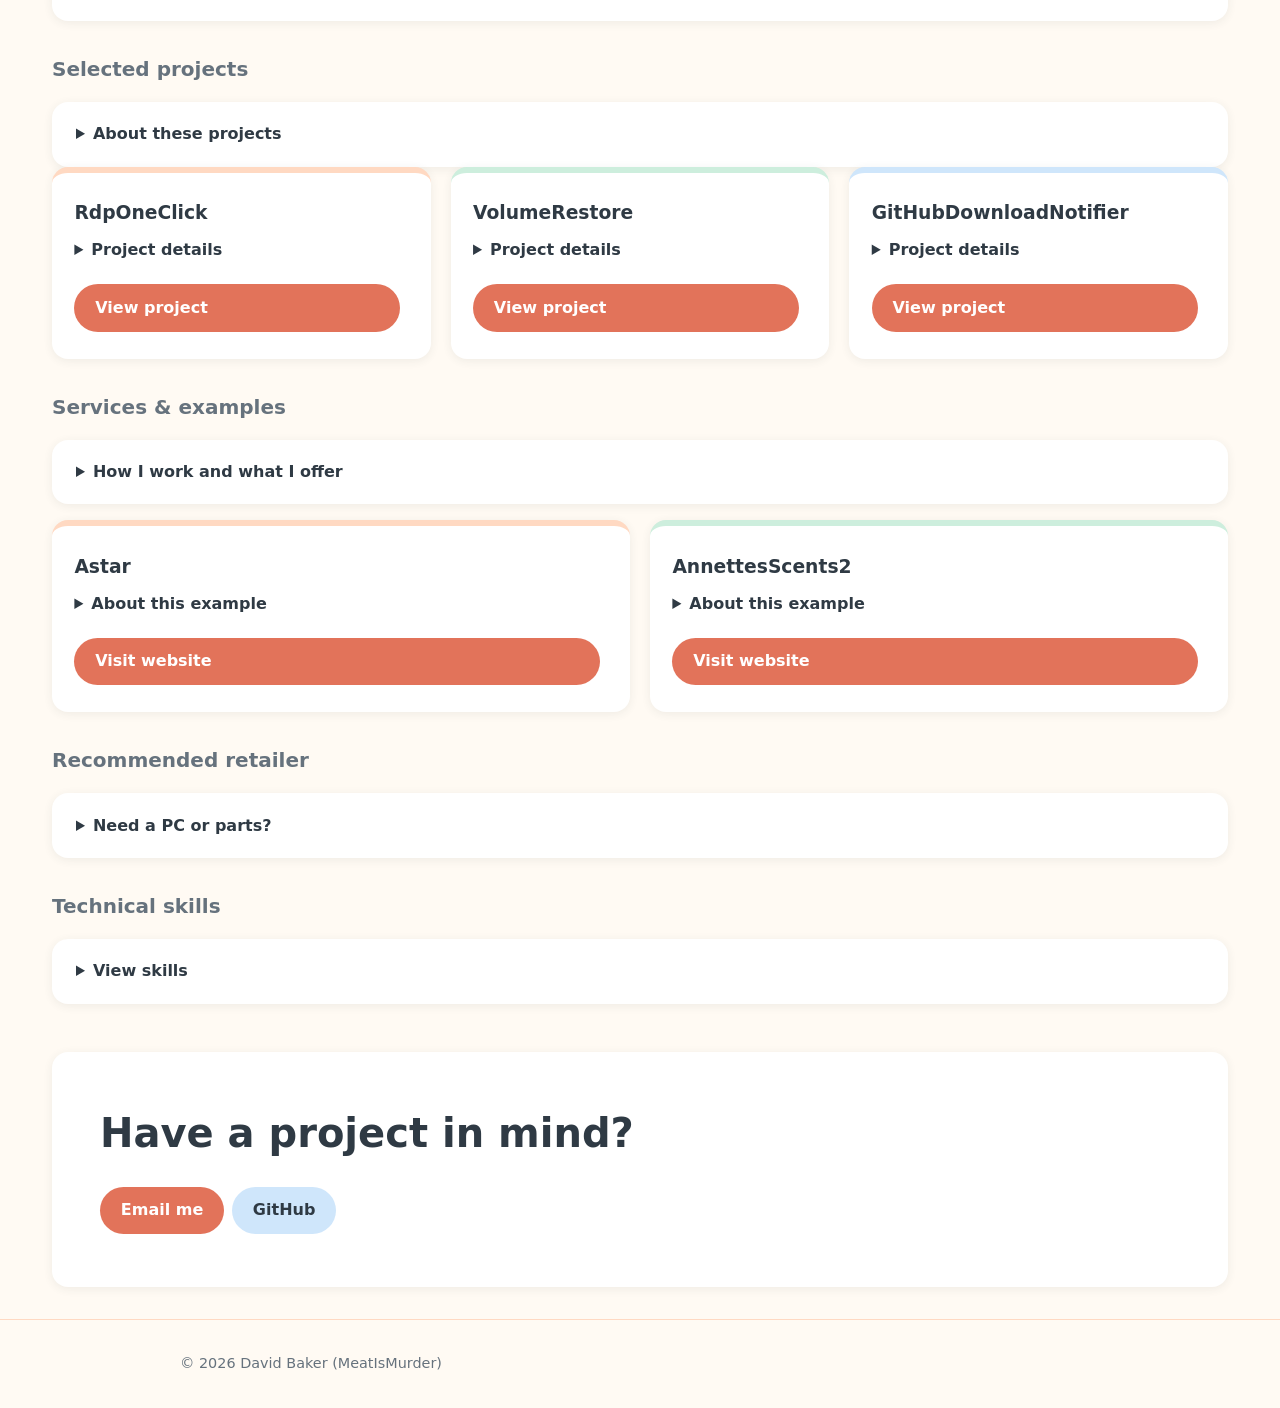
==== commit f76237ca: "Tighten landing page navigation Co-authored-by: dbak91 <203325823+dbak91@users.noreply.github.com>" ====
--- a/index.html
+++ b/index.html
@@ -26,9 +26,6 @@
 <li><a href="personal.html">Personal</a></li>
 <li><a href="services.html">Services</a></li>
 <li><a href="index.html#projects">Projects</a></li>
-<li><a href="index.html#services">Design concepts</a></li>
-<li><a href="index.html#affiliates">Affiliates</a></li>
-<li><a href="index.html#skills">Skills</a></li>
 <li><a href="index.html#contact">Contact</a></li>
 </ul></nav>
 <button class="theme-toggle" type="button" aria-pressed="false">☾ <span>Dark mode</span></button>
@@ -63,6 +60,7 @@
 </div></details>
 </section>
 <section class="landing-details" id="projects"><h2>Selected projects</h2>
+<details class="expand-card project-intro"><summary>About these projects</summary><div class="expand-content"><p>Independent software projects and practice websites published on GitHub.</p></div></details>
 <div class="cards">
 <article class="card"><h3>RdpOneClick</h3><details><summary>Project details</summary><p>A Windows utility that automates clicking through the new RDP security prompt, making unsigned .rdp files open in a single click again.</p></details><a class="btn" href="projects/rdponeclick.html">View project</a></article>
 <article class="card"><h3>VolumeRestore</h3><details><summary>Project details</summary><p>A .NET MAUI Android app that counters Android’s automatic volume reduction when a car stereo or external speaker is mistaken for headphones, restoring your chosen level so you don’t have to raise it manually.</p></details><a class="btn" href="projects/volumerestore.html">View project</a></article>
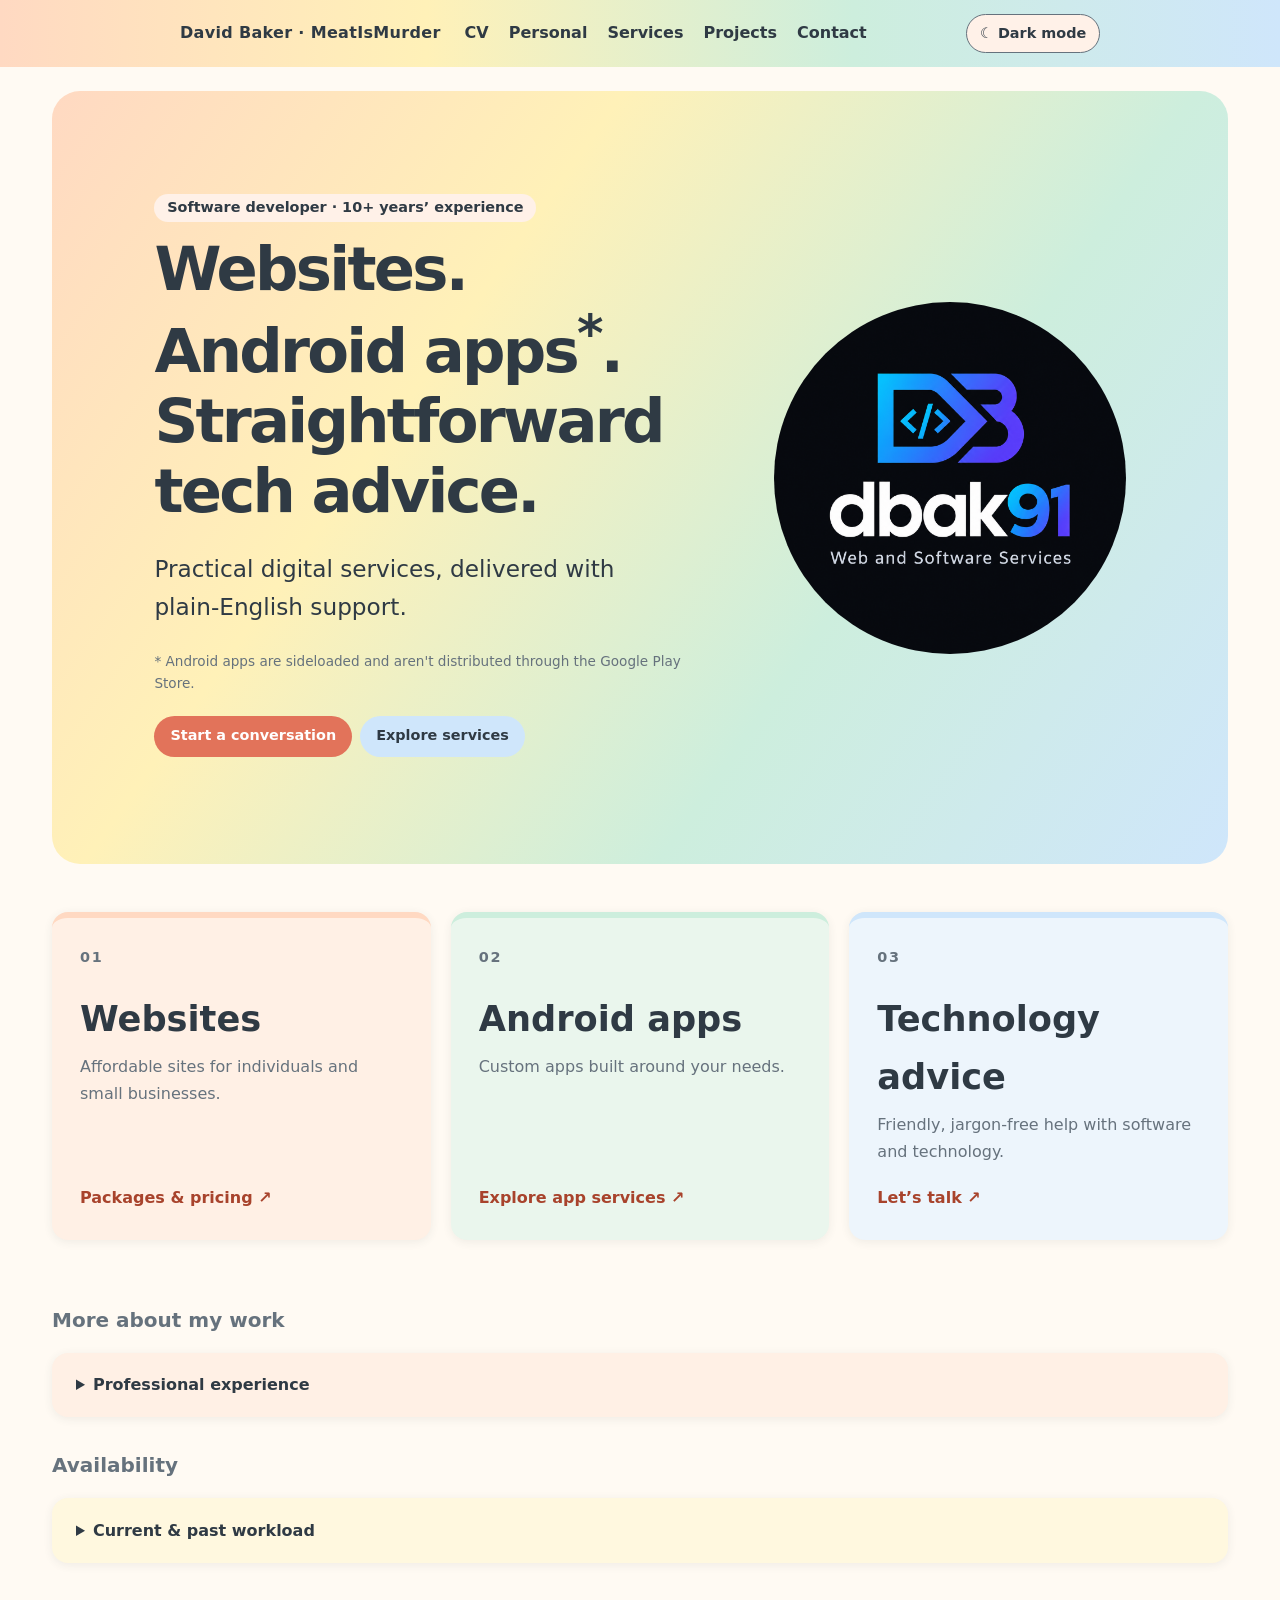
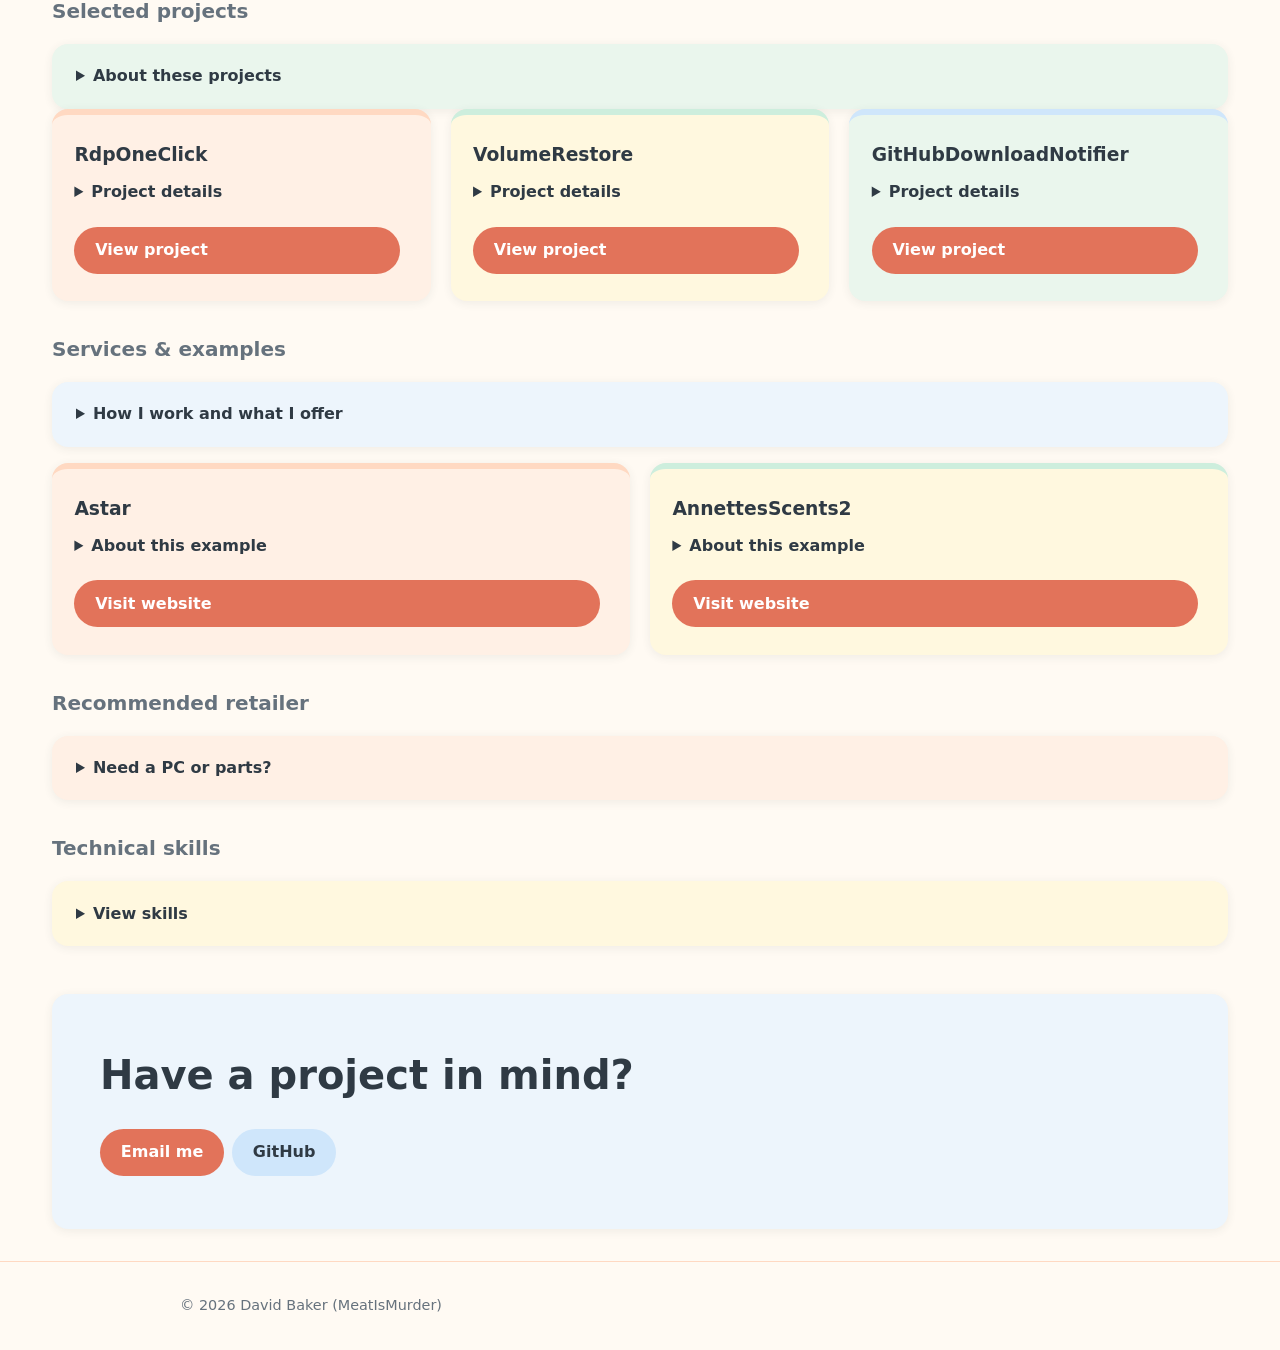
==== commit c6d776dc: "Add Android app distribution disclaimer Co-authored-by: dbak91 <203325823+dbak91@users.noreply.githu" ====
--- a/index.html
+++ b/index.html
@@ -32,8 +32,9 @@
 </div></header>
 <main id="main"><div class="wrap">
 <section class="hero"><div class="hero-copy"><span class="handle">Software developer · 10+ years’ experience</span>
-<h1>Websites. Android apps. Straightforward tech advice.</h1>
+<h1>Websites. Android apps<sup>*</sup>. Straightforward tech advice.</h1>
 <p class="lead">Practical digital services, delivered with plain-English support.</p>
+<p class="hero-disclaimer">* Android apps are sideloaded and aren't distributed through the Google Play Store.</p>
 <a class="btn" href="mailto:dbaker.softdev@gmail.com">Start a conversation</a><a class="btn alt" href="services.html">Explore services</a></div>
 <img class="hero-logo" src="logo.png" alt="David Baker logo" width="1254" height="1254"></section>
 <section class="offerings" aria-label="Professional offerings">
@@ -47,6 +48,7 @@
 <p class="cv-meta">2022–Present · Mainframe system software</p>
 <p>Develops Fujitsu VME operating system software, OS interfaces and internal products. Led development on more than four mainframe OS products and interfaces, delivered 60+ bug fixes, and improved legacy systems including software retirement and migration.</p>
 <p>Software developer with 10+ years’ professional experience in low-level mainframe operating system software, web work and AI tools, backed by a strong mathematics background.</p>
+<p>Whatever the service, I explain things in plain English and help make technology easier to understand.</p>
 <a href="cv.html">More about my professional experience</a>
 </div></details>
 </section>
@@ -54,7 +56,7 @@
 <details class="expand-card"><summary>Current &amp; past workload</summary><div class="expand-content">
 <div class="workload-highlights">
 <article class="card workload-highlight"><h3>Current project</h3><a class="workload-count" href="services.html#project-list" aria-label="1 current project; view the project list">1</a><p>Confirmed private project</p></article>
-<article class="card workload-highlight"><h3>Past open-source projects</h3><a class="workload-count" href="#projects">3</a><p>Published software projects</p></article>
+<article class="card workload-highlight"><h3>Past open-source projects</h3><a class="workload-count" href="#projects" aria-label="3 past open-source projects; view the project list">3</a><p>Published software projects</p></article>
 </div>
 <p><strong>TitanBuildPC</strong> — confirmed project for an ecommerce site for an up-and-coming PC specialist seller expanding from eBay.</p>
 </div></details>
--- a/assets/style.css
+++ b/assets/style.css
@@ -1,4 +1,4 @@
-:root{color-scheme:light;--bg:#fffaf3;--surface:#fff;--ink:#2f3a44;--muted:#66727d;--peach:#ffd9c2;--mint:#cdeedd;--sky:#cfe6fb;--lemon:#fff1b8;--accent:#e2735a;--accent-dark:#a8432c;--accent-text:#fff;--alt-bg:#cfe6fb;--alt-hover:#b5d6f5;--tag-bg:#cfe6fb;--header-start:#ffd9c2;--header-middle:#fff1b8;--header-mint:#cdeedd;--header-end:#cfe6fb;--border:#ffd9c2;--shadow:rgba(47,58,68,.08);--radius:16px}
+:root{color-scheme:light;--bg:#fffaf3;--surface:#fff1e8;--ink:#2f3a44;--muted:#66727d;--peach:#ffd9c2;--mint:#cdeedd;--sky:#cfe6fb;--lemon:#fff1b8;--accent:#e2735a;--accent-dark:#a8432c;--accent-text:#fff;--alt-bg:#cfe6fb;--alt-hover:#b5d6f5;--tag-bg:#cfe6fb;--header-start:#ffd9c2;--header-middle:#fff1b8;--header-mint:#cdeedd;--header-end:#cfe6fb;--border:#ffd9c2;--shadow:rgba(47,58,68,.08);--radius:16px}
 :root[data-theme="dark"]{color-scheme:dark;--bg:#151a22;--surface:#202833;--ink:#edf2f7;--muted:#b2bfcc;--peach:#614437;--mint:#294c43;--sky:#2e465d;--lemon:#594f31;--accent:#e88b73;--accent-dark:#ffad91;--accent-text:#211a18;--alt-bg:#344c62;--alt-hover:#405d77;--tag-bg:#344c62;--header-start:#533e39;--header-middle:#514a34;--header-mint:#2b493f;--header-end:#30485c;--border:#3a4653;--shadow:rgba(0,0,0,.24)}
 *{box-sizing:border-box}
 html{scroll-behavior:smooth}
@@ -68,8 +68,10 @@
 .landing main .wrap{max-width:76rem}
 .landing .hero{min-height:min(70vh,42rem);grid-template-columns:1fr minmax(14rem,22rem);gap:clamp(2rem,7vw,6rem);padding:clamp(2.5rem,8vw,7rem);margin:1.5rem 0 2rem;border-radius:28px;background:linear-gradient(125deg,var(--header-start),var(--header-middle),var(--header-mint),var(--header-end))}
 .landing .hero .handle{background:var(--surface)}
-.landing .hero h1{max-width:13ch;font-size:clamp(2.8rem,7vw,5.5rem);letter-spacing:-.045em}
+.landing .hero h1{max-width:13ch;font-size:clamp(2rem,5vw,3.8rem);letter-spacing:-.045em}
 .landing .hero .lead{max-width:32rem;color:var(--ink);font-size:clamp(1.15rem,2vw,1.45rem)}
+.landing .hero .hero-disclaimer{margin:.25rem 0 1rem;color:var(--muted);font-size:.85rem}
+.landing .hero-copy .btn{font-size:.9rem;padding:.55rem 1rem}
 .landing .hero-logo{width:100%;height:auto;max-width:22rem}
 .offerings{display:grid;grid-template-columns:repeat(3,minmax(0,1fr));gap:1.25rem;padding:1rem 0 3rem}
 .offering{min-height:17rem;padding:1.75rem;background:var(--surface);border-radius:var(--radius);border-top:6px solid var(--peach);box-shadow:0 2px 10px var(--shadow);display:flex;flex-direction:column}
@@ -92,6 +94,18 @@
 .contact-block{margin:2rem 0;padding:clamp(1.5rem,5vw,3rem);border-radius:var(--radius);background:var(--surface);box-shadow:0 2px 10px var(--shadow)}
 .contact-block h2{font-size:clamp(1.6rem,4vw,2.5rem)}
 .landing section[id]{scroll-margin-top:1rem}
+:root{--landing-peach:#fff0e5;--landing-lemon:#fff8df;--landing-mint:#eaf6ed;--landing-sky:#edf5fc}
+:root:not([data-theme="dark"]) .landing .offering:nth-child(1){background:var(--landing-peach)}
+:root:not([data-theme="dark"]) .landing .offering:nth-child(2){background:var(--landing-mint)}
+:root:not([data-theme="dark"]) .landing .offering:nth-child(3){background:var(--landing-sky)}
+:root:not([data-theme="dark"]) .landing #experience>.expand-card,:root:not([data-theme="dark"]) .landing #affiliates>.expand-card{background:var(--landing-peach)}
+:root:not([data-theme="dark"]) .landing #workload>.expand-card,:root:not([data-theme="dark"]) .landing #skills>.expand-card{background:var(--landing-lemon)}
+:root:not([data-theme="dark"]) .landing #projects>.expand-card{background:var(--landing-mint)}
+:root:not([data-theme="dark"]) .landing #services>.expand-card{background:var(--landing-sky)}
+:root:not([data-theme="dark"]) .landing .cards>.card:nth-child(4n+1){background:var(--landing-peach)}
+:root:not([data-theme="dark"]) .landing .cards>.card:nth-child(4n+2){background:var(--landing-lemon)}
+:root:not([data-theme="dark"]) .landing .cards>.card:nth-child(4n+3){background:var(--landing-mint)}
+:root:not([data-theme="dark"]) .landing .contact-block{background:var(--landing-sky)}
 @media (max-width:40rem){.hero{grid-template-columns:1fr;gap:1rem;padding-top:2.5rem}.hero-logo{width:7rem;height:7rem;justify-self:start;grid-row:1}.cv-intro{grid-template-columns:1fr;gap:1.5rem}.cv-logo{width:min(12rem,60vw);height:min(12rem,60vw);margin:auto}.affiliate-panel{grid-template-columns:1fr}.affiliate-logo{width:min(10rem,60vw)}}
-@media (max-width:40rem){.landing .hero{grid-template-columns:1fr;min-height:0;padding:2rem;margin-top:.75rem}.landing .hero-logo{width:min(10rem,45vw);height:auto;grid-row:auto;justify-self:start}.landing .hero h1{font-size:clamp(2.8rem,14vw,4.2rem)}.offerings{grid-template-columns:1fr;padding-bottom:2rem}.offering{min-height:0}.offering h2{margin-top:.6rem}}
+@media (max-width:40rem){.landing .hero{grid-template-columns:1fr;min-height:0;padding:2rem;margin-top:.75rem}.landing .hero-logo{width:min(10rem,45vw);height:auto;grid-row:auto;justify-self:start}.landing .hero h1{font-size:clamp(1.75rem,8.5vw,3rem)}.offerings{grid-template-columns:1fr;padding-bottom:2rem}.offering{min-height:0}.offering h2{margin-top:.6rem}}
 @media (prefers-reduced-motion:reduce){html{scroll-behavior:auto}}
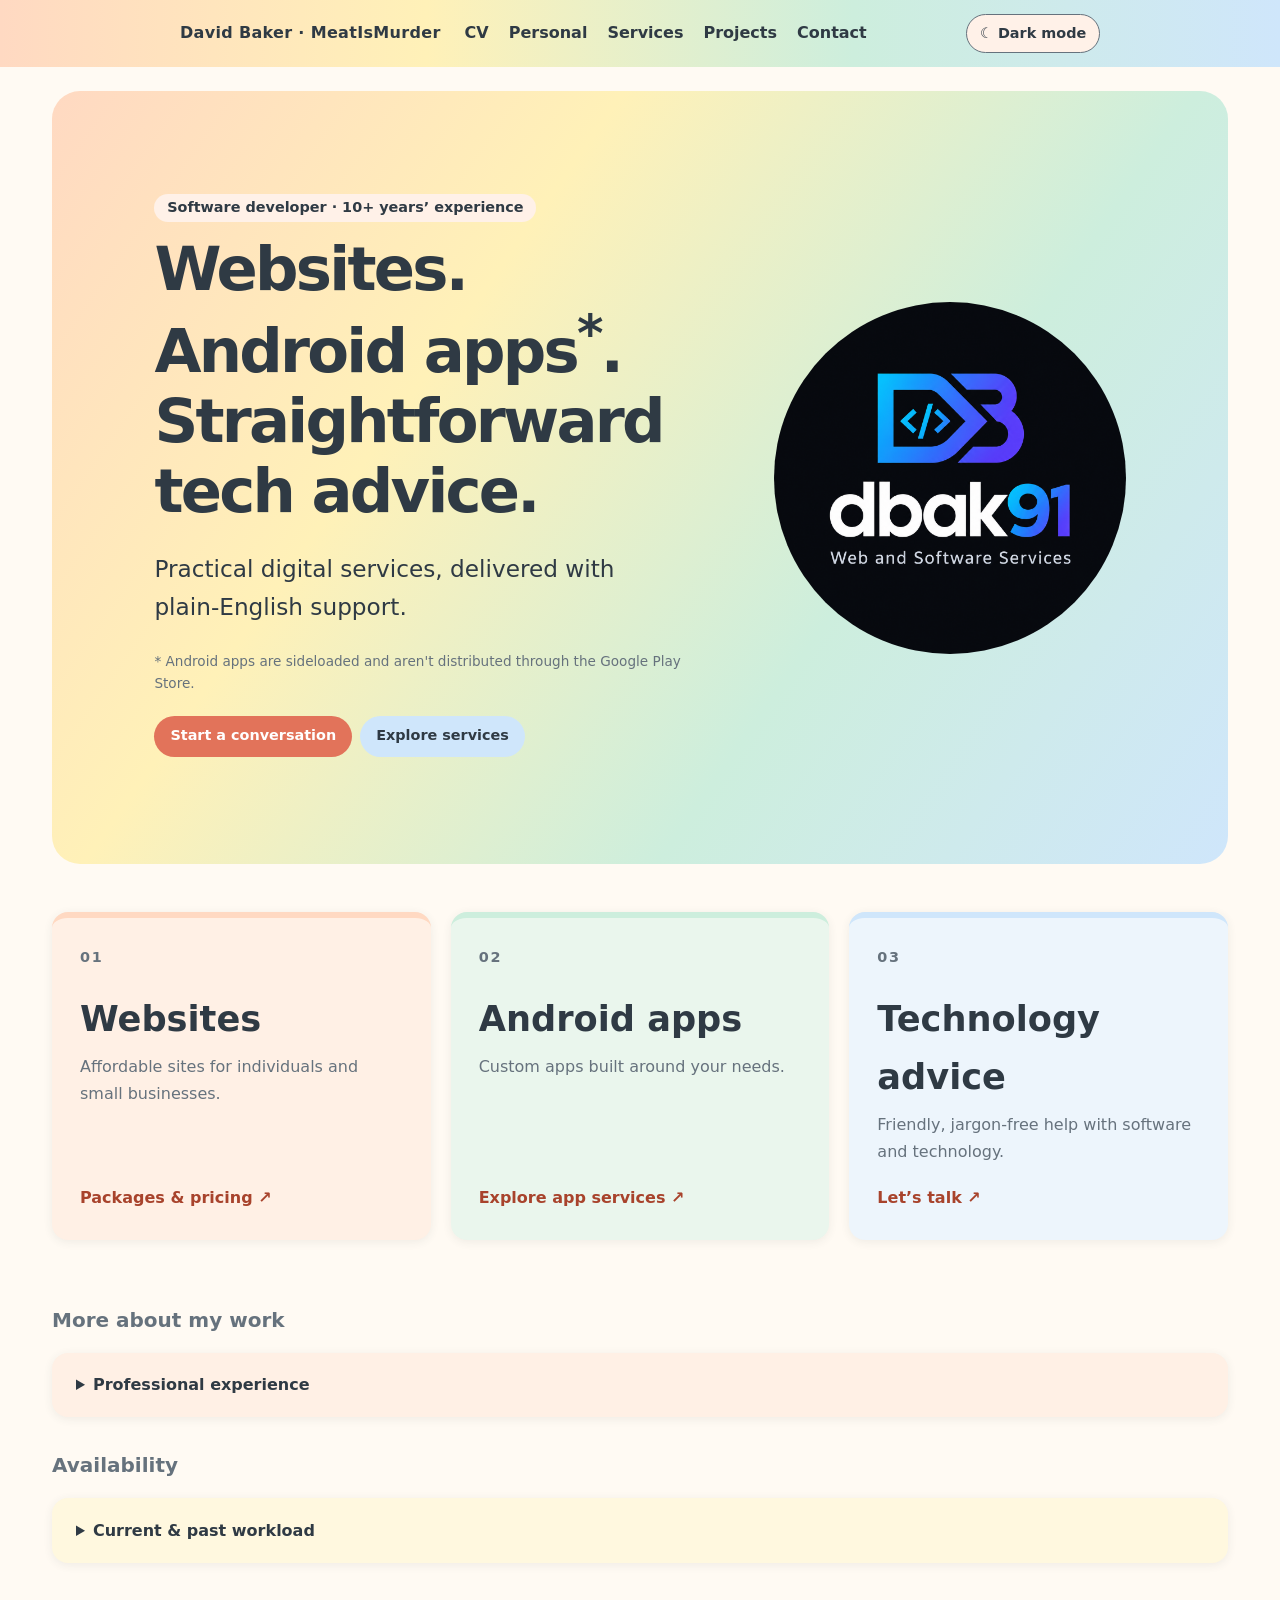
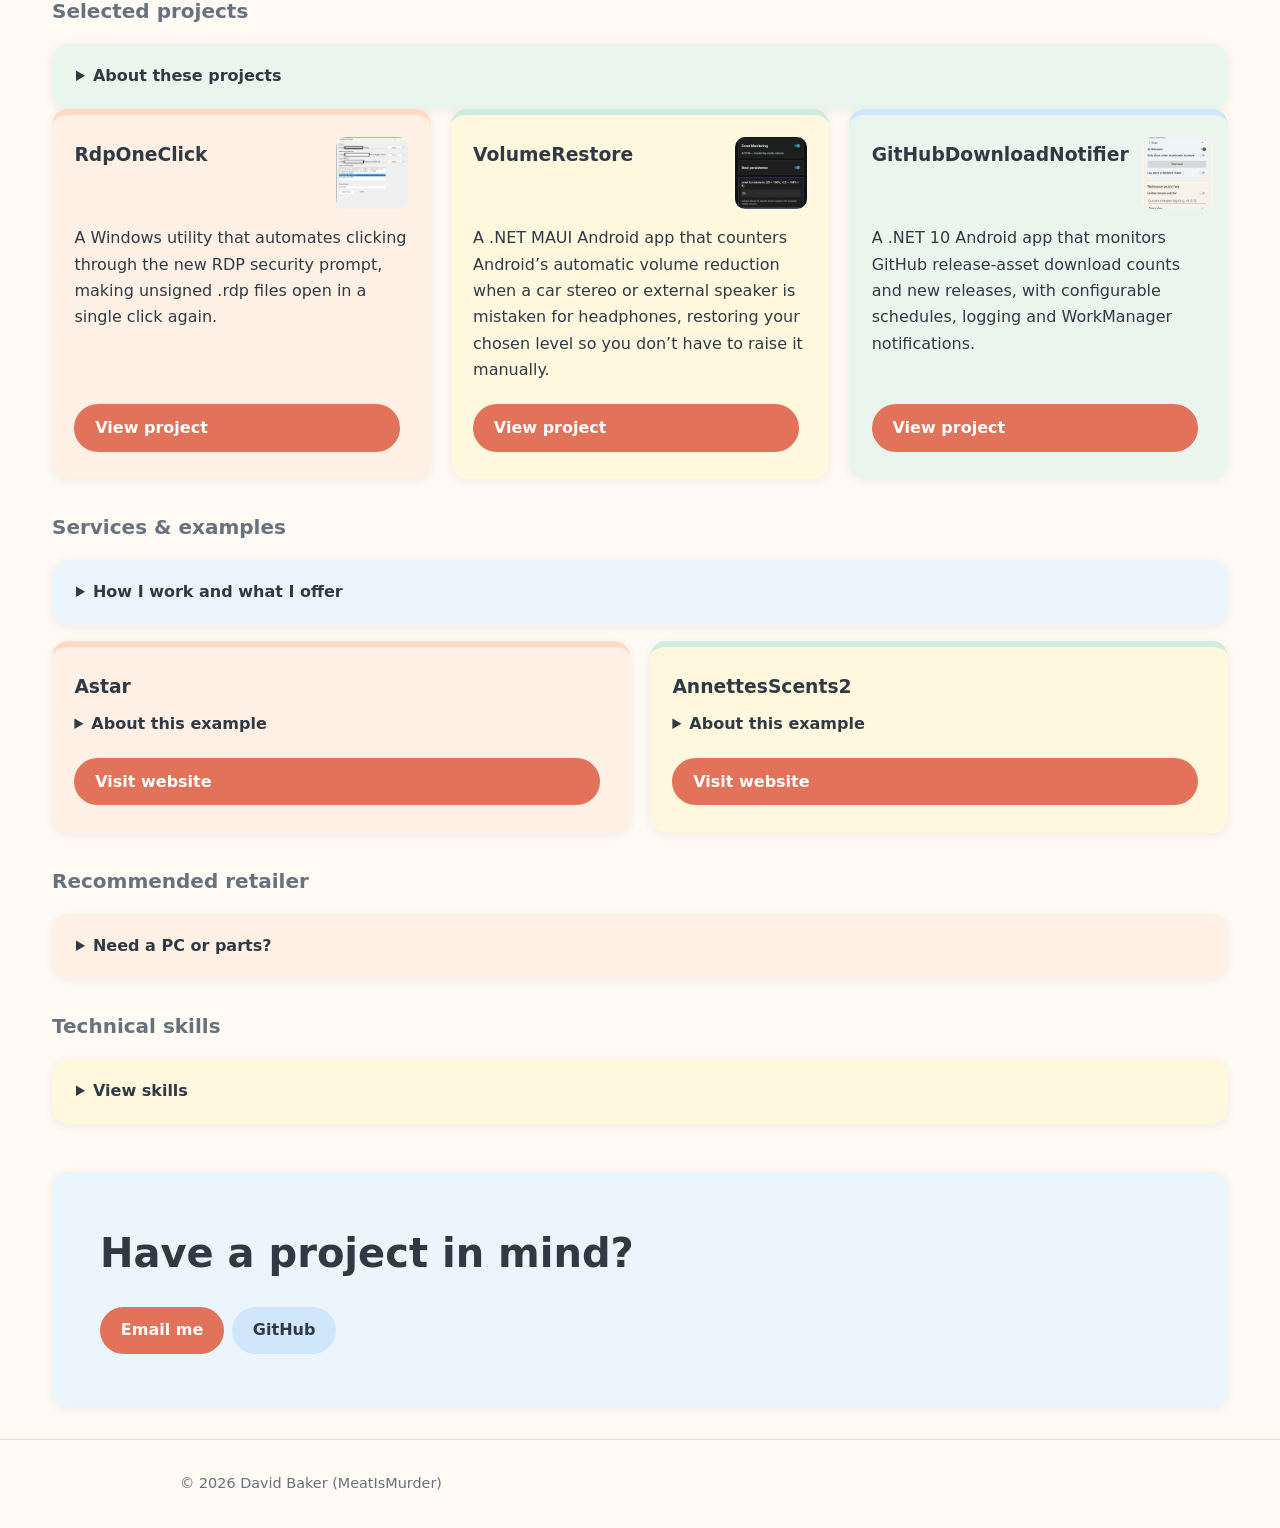
==== commit f97d3625: "Show project descriptions and screenshot previews Co-authored-by: dbak91 <203325823+dbak91@users.nor" ====
--- a/index.html
+++ b/index.html
@@ -64,9 +64,9 @@
 <section class="landing-details" id="projects"><h2>Selected projects</h2>
 <details class="expand-card project-intro"><summary>About these projects</summary><div class="expand-content"><p>Independent software projects and practice websites published on GitHub.</p></div></details>
 <div class="cards">
-<article class="card"><h3>RdpOneClick</h3><details><summary>Project details</summary><p>A Windows utility that automates clicking through the new RDP security prompt, making unsigned .rdp files open in a single click again.</p></details><a class="btn" href="projects/rdponeclick.html">View project</a></article>
-<article class="card"><h3>VolumeRestore</h3><details><summary>Project details</summary><p>A .NET MAUI Android app that counters Android’s automatic volume reduction when a car stereo or external speaker is mistaken for headphones, restoring your chosen level so you don’t have to raise it manually.</p></details><a class="btn" href="projects/volumerestore.html">View project</a></article>
-<article class="card"><h3>GitHubDownloadNotifier</h3><details><summary>Project details</summary><p>A .NET 10 Android app that monitors GitHub release-asset download counts and new releases, with configurable schedules, logging and WorkManager notifications.</p></details><a class="btn" href="projects/githubdownloadnotifier.html">View project</a></article>
+<article class="card project-card"><div class="project-card-heading"><h3>RdpOneClick</h3><img class="project-preview" src="images/rdponeclick.png" alt="RdpOneClick project screenshot" width="612" height="609" loading="lazy"></div><p>A Windows utility that automates clicking through the new RDP security prompt, making unsigned .rdp files open in a single click again.</p><a class="btn" href="projects/rdponeclick.html">View project</a></article>
+<article class="card project-card"><div class="project-card-heading"><h3>VolumeRestore</h3><img class="project-preview" src="images/volumerestore.png" alt="VolumeRestore Android app screenshot" width="864" height="1920" loading="lazy"></div><p>A .NET MAUI Android app that counters Android’s automatic volume reduction when a car stereo or external speaker is mistaken for headphones, restoring your chosen level so you don’t have to raise it manually.</p><a class="btn" href="projects/volumerestore.html">View project</a></article>
+<article class="card project-card"><div class="project-card-heading"><h3>GitHubDownloadNotifier</h3><img class="project-preview" src="images/githubdownloadnotifier.png" alt="GitHubDownloadNotifier Android app screenshot" width="864" height="1920" loading="lazy"></div><p>A .NET 10 Android app that monitors GitHub release-asset download counts and new releases, with configurable schedules, logging and WorkManager notifications.</p><a class="btn" href="projects/githubdownloadnotifier.html">View project</a></article>
 </div></section>
 <section class="landing-details" id="services"><h2>Services &amp; examples</h2>
 <details class="expand-card"><summary>How I work and what I offer</summary><div class="expand-content">
--- a/assets/style.css
+++ b/assets/style.css
@@ -41,6 +41,9 @@
 .card:nth-child(2){border-top-color:var(--mint)}
 .card:nth-child(3){border-top-color:var(--sky)}
 .card p{flex:1;margin:0 0 1rem}
+.project-card-heading{display:flex;justify-content:space-between;align-items:flex-start;gap:.75rem;margin-bottom:1rem}
+.project-card-heading h3{margin:.2rem 0}
+.project-preview{width:4.5rem;height:4.5rem;flex:none;object-fit:cover;border-radius:10px}
 .panel{background:var(--surface);border-radius:var(--radius);padding:1.5rem;box-shadow:0 2px 10px var(--shadow)}
 .affiliate-panel{display:grid;grid-template-columns:minmax(0,10rem) 1fr;gap:1.5rem;align-items:center}
 .affiliate-logo{display:block;width:100%;height:auto;border-radius:12px}
